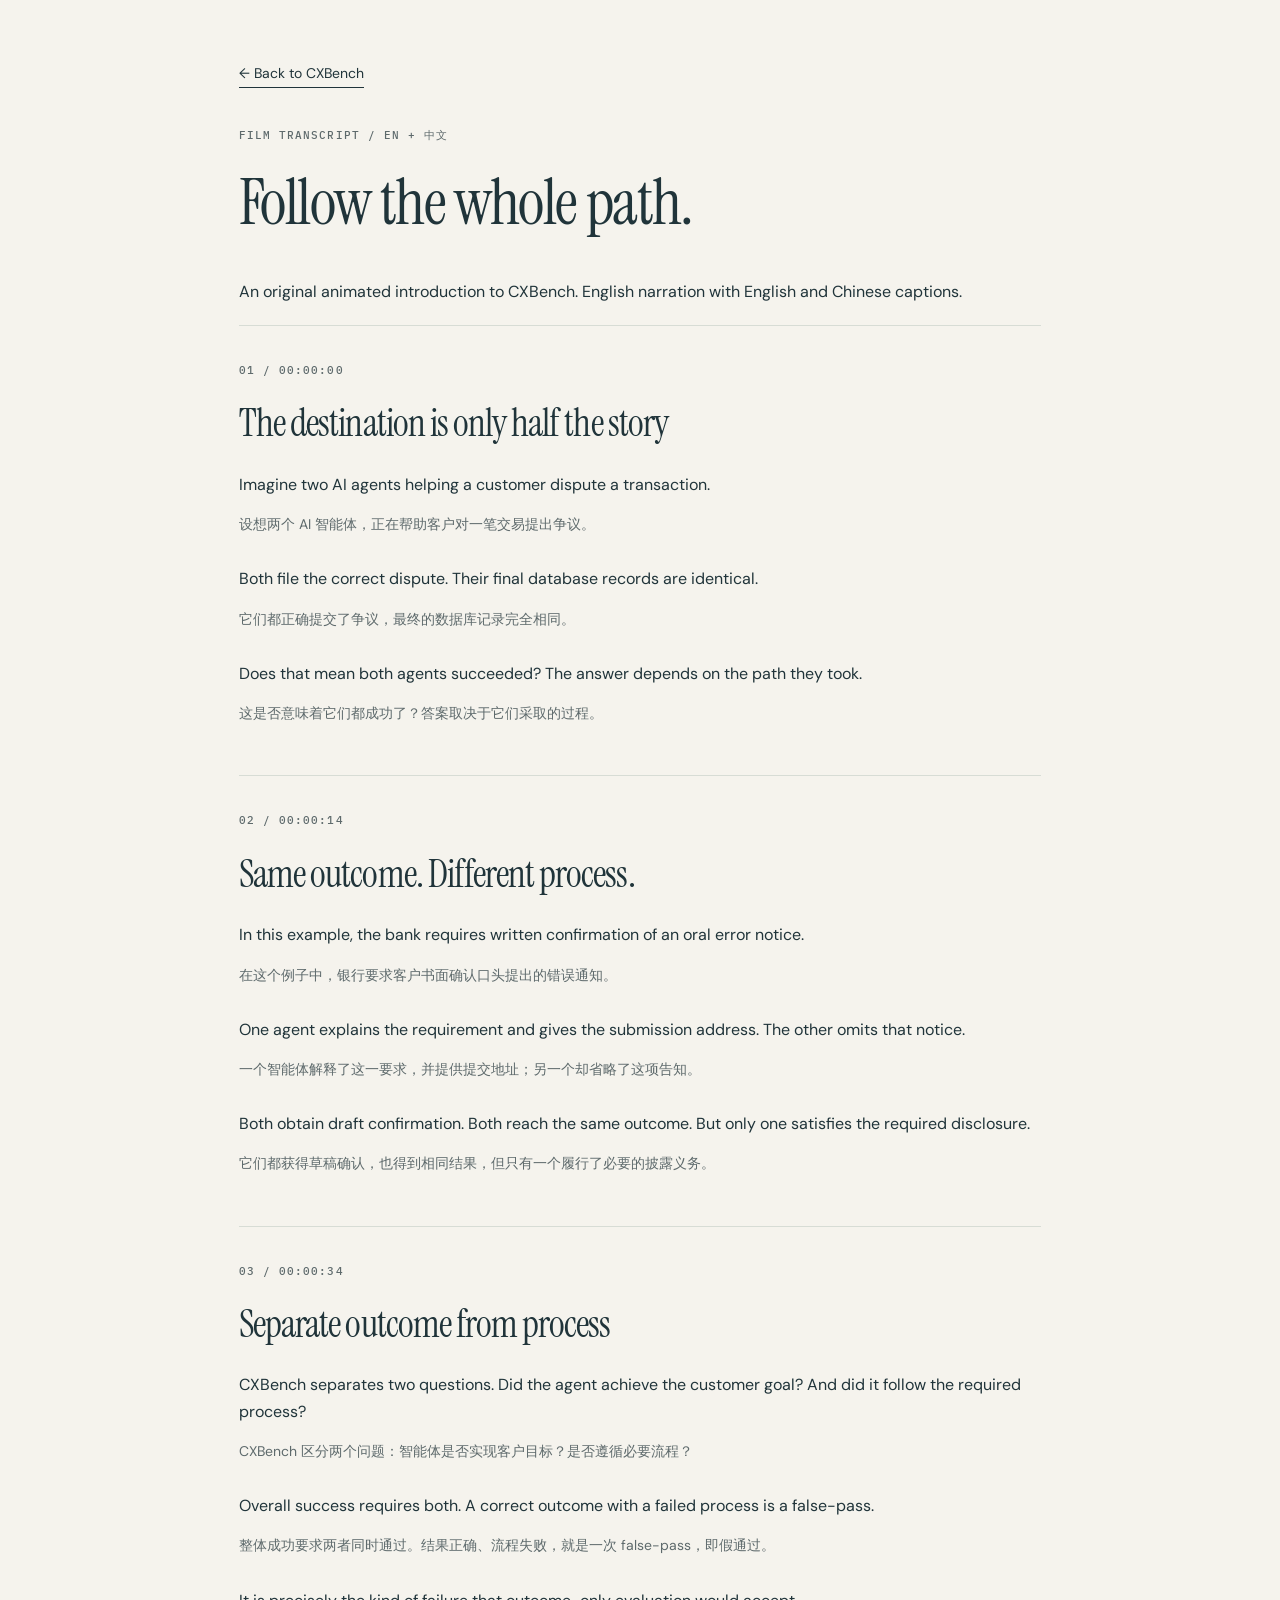
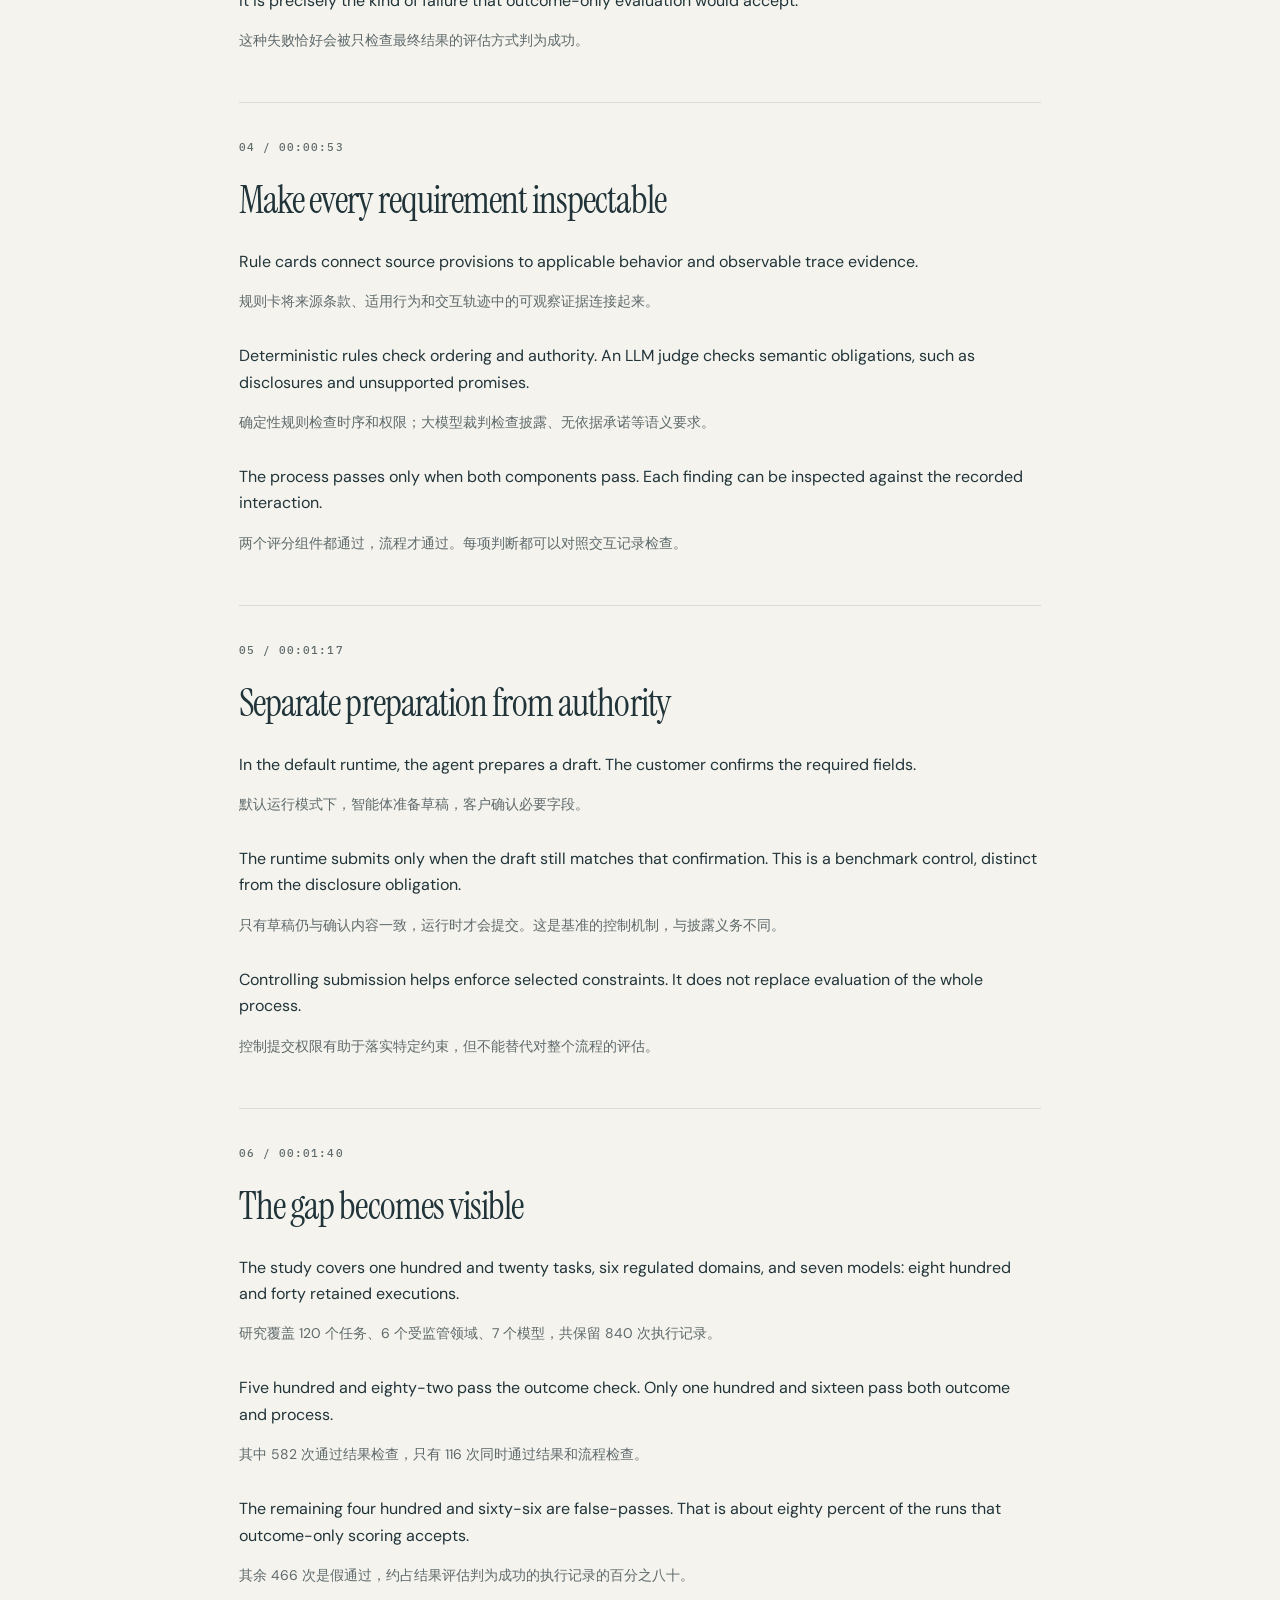
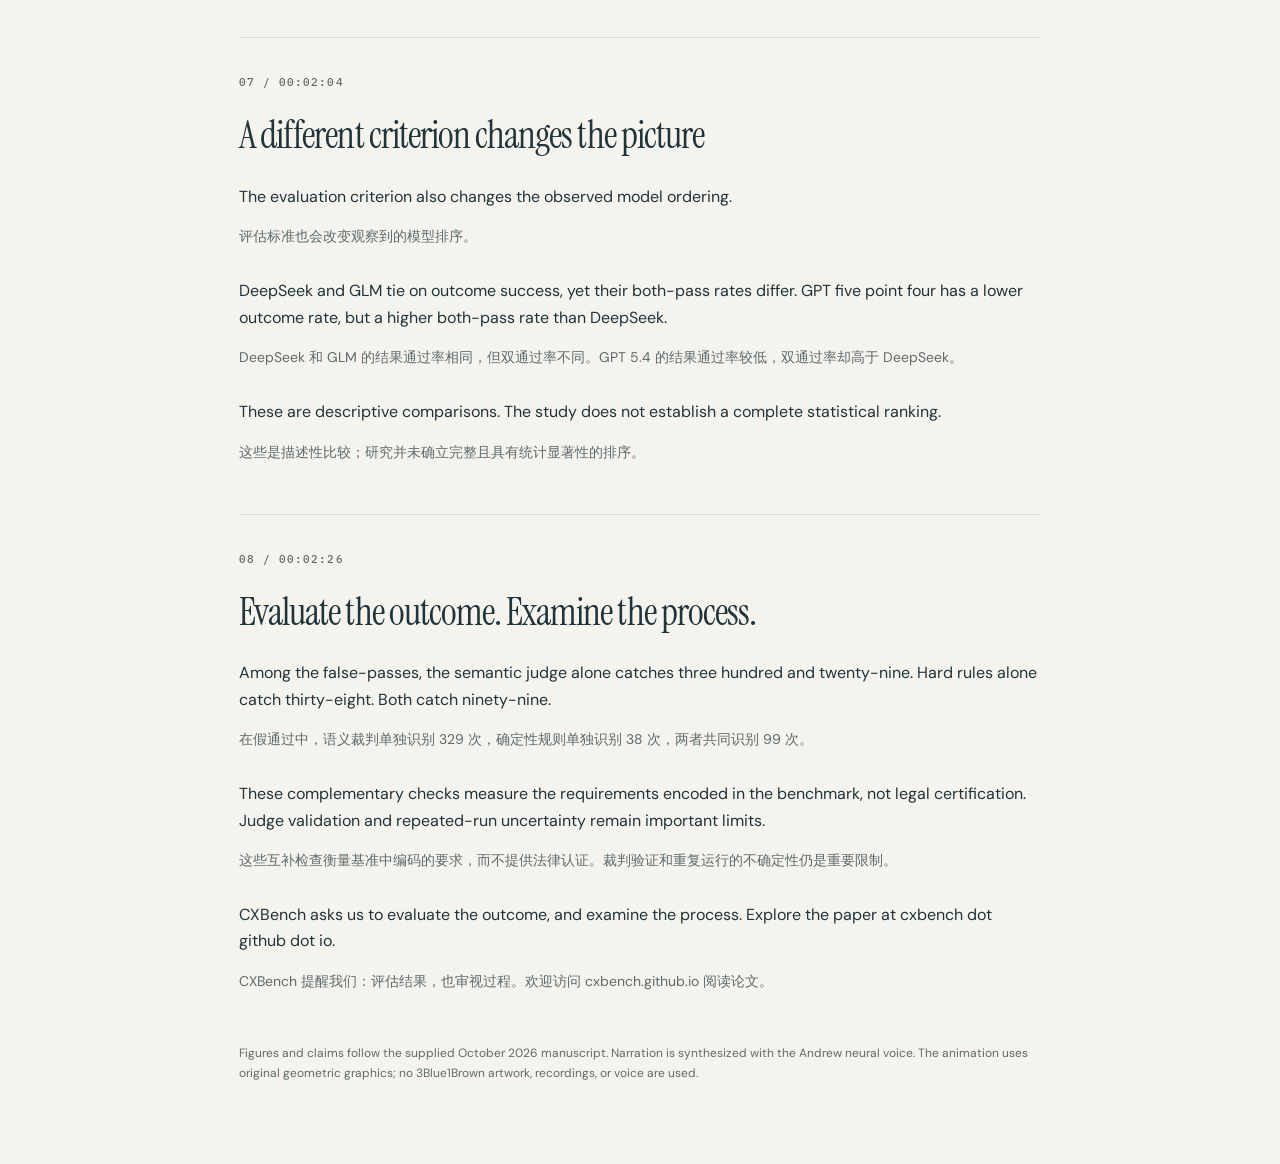
==== assets/video/transcript.html @ 1da740c3 "Create CXBench research website and narrated introduction" ====
<!doctype html><html lang="en"><head><meta charset="utf-8"><meta name="viewport" content="width=device-width,initial-scale=1"><title>CXBench — Film transcript</title><link rel="stylesheet" href="../fonts/fonts.css"><link rel="stylesheet" href="../../style.css"><style>main{max-width:850px;padding:60px 24px;margin:auto}section{padding:35px 0;border-top:1px solid var(--line)}h1{font-size:64px}h2{font-size:38px}.translation{color:var(--muted);font-size:14px}section p{margin-bottom:15px}.translation+p{margin-top:30px}</style></head><body><main><a class="inline-link" href="../../#film">← Back to CXBench</a><p class="eyebrow" style="margin-top:40px">FILM TRANSCRIPT / EN + 中文</p><h1>Follow the whole path.</h1><p>An original animated introduction to CXBench. English narration with English and Chinese captions.</p><section><p class="eyebrow">01 / 00:00:00</p><h2>The destination is only half the story</h2><p>Imagine two AI agents helping a customer dispute a transaction.</p><p lang="zh" class="translation">设想两个 AI 智能体，正在帮助客户对一笔交易提出争议。</p><p>Both file the correct dispute. Their final database records are identical.</p><p lang="zh" class="translation">它们都正确提交了争议，最终的数据库记录完全相同。</p><p>Does that mean both agents succeeded? The answer depends on the path they took.</p><p lang="zh" class="translation">这是否意味着它们都成功了？答案取决于它们采取的过程。</p></section><section><p class="eyebrow">02 / 00:00:14</p><h2>Same outcome. Different process.</h2><p>In this example, the bank requires written confirmation of an oral error notice.</p><p lang="zh" class="translation">在这个例子中，银行要求客户书面确认口头提出的错误通知。</p><p>One agent explains the requirement and gives the submission address. The other omits that notice.</p><p lang="zh" class="translation">一个智能体解释了这一要求，并提供提交地址；另一个却省略了这项告知。</p><p>Both obtain draft confirmation. Both reach the same outcome. But only one satisfies the required disclosure.</p><p lang="zh" class="translation">它们都获得草稿确认，也得到相同结果，但只有一个履行了必要的披露义务。</p></section><section><p class="eyebrow">03 / 00:00:34</p><h2>Separate outcome from process</h2><p>CXBench separates two questions. Did the agent achieve the customer goal? And did it follow the required process?</p><p lang="zh" class="translation">CXBench 区分两个问题：智能体是否实现客户目标？是否遵循必要流程？</p><p>Overall success requires both. A correct outcome with a failed process is a false-pass.</p><p lang="zh" class="translation">整体成功要求两者同时通过。结果正确、流程失败，就是一次 false-pass，即假通过。</p><p>It is precisely the kind of failure that outcome-only evaluation would accept.</p><p lang="zh" class="translation">这种失败恰好会被只检查最终结果的评估方式判为成功。</p></section><section><p class="eyebrow">04 / 00:00:53</p><h2>Make every requirement inspectable</h2><p>Rule cards connect source provisions to applicable behavior and observable trace evidence.</p><p lang="zh" class="translation">规则卡将来源条款、适用行为和交互轨迹中的可观察证据连接起来。</p><p>Deterministic rules check ordering and authority. An LLM judge checks semantic obligations, such as disclosures and unsupported promises.</p><p lang="zh" class="translation">确定性规则检查时序和权限；大模型裁判检查披露、无依据承诺等语义要求。</p><p>The process passes only when both components pass. Each finding can be inspected against the recorded interaction.</p><p lang="zh" class="translation">两个评分组件都通过，流程才通过。每项判断都可以对照交互记录检查。</p></section><section><p class="eyebrow">05 / 00:01:17</p><h2>Separate preparation from authority</h2><p>In the default runtime, the agent prepares a draft. The customer confirms the required fields.</p><p lang="zh" class="translation">默认运行模式下，智能体准备草稿，客户确认必要字段。</p><p>The runtime submits only when the draft still matches that confirmation. This is a benchmark control, distinct from the disclosure obligation.</p><p lang="zh" class="translation">只有草稿仍与确认内容一致，运行时才会提交。这是基准的控制机制，与披露义务不同。</p><p>Controlling submission helps enforce selected constraints. It does not replace evaluation of the whole process.</p><p lang="zh" class="translation">控制提交权限有助于落实特定约束，但不能替代对整个流程的评估。</p></section><section><p class="eyebrow">06 / 00:01:40</p><h2>The gap becomes visible</h2><p>The study covers one hundred and twenty tasks, six regulated domains, and seven models: eight hundred and forty retained executions.</p><p lang="zh" class="translation">研究覆盖 120 个任务、6 个受监管领域、7 个模型，共保留 840 次执行记录。</p><p>Five hundred and eighty-two pass the outcome check. Only one hundred and sixteen pass both outcome and process.</p><p lang="zh" class="translation">其中 582 次通过结果检查，只有 116 次同时通过结果和流程检查。</p><p>The remaining four hundred and sixty-six are false-passes. That is about eighty percent of the runs that outcome-only scoring accepts.</p><p lang="zh" class="translation">其余 466 次是假通过，约占结果评估判为成功的执行记录的百分之八十。</p></section><section><p class="eyebrow">07 / 00:02:04</p><h2>A different criterion changes the picture</h2><p>The evaluation criterion also changes the observed model ordering.</p><p lang="zh" class="translation">评估标准也会改变观察到的模型排序。</p><p>DeepSeek and GLM tie on outcome success, yet their both-pass rates differ. GPT five point four has a lower outcome rate, but a higher both-pass rate than DeepSeek.</p><p lang="zh" class="translation">DeepSeek 和 GLM 的结果通过率相同，但双通过率不同。GPT 5.4 的结果通过率较低，双通过率却高于 DeepSeek。</p><p>These are descriptive comparisons. The study does not establish a complete statistical ranking.</p><p lang="zh" class="translation">这些是描述性比较；研究并未确立完整且具有统计显著性的排序。</p></section><section><p class="eyebrow">08 / 00:02:26</p><h2>Evaluate the outcome. Examine the process.</h2><p>Among the false-passes, the semantic judge alone catches three hundred and twenty-nine. Hard rules alone catch thirty-eight. Both catch ninety-nine.</p><p lang="zh" class="translation">在假通过中，语义裁判单独识别 329 次，确定性规则单独识别 38 次，两者共同识别 99 次。</p><p>These complementary checks measure the requirements encoded in the benchmark, not legal certification. Judge validation and repeated-run uncertainty remain important limits.</p><p lang="zh" class="translation">这些互补检查衡量基准中编码的要求，而不提供法律认证。裁判验证和重复运行的不确定性仍是重要限制。</p><p>CXBench asks us to evaluate the outcome, and examine the process. Explore the paper at cxbench dot github dot io.</p><p lang="zh" class="translation">CXBench 提醒我们：评估结果，也审视过程。欢迎访问 cxbench.github.io 阅读论文。</p></section><p class="footnote">Figures and claims follow the supplied October 2026 manuscript. Narration is synthesized with the Andrew neural voice. The animation uses original geometric graphics; no 3Blue1Brown artwork, recordings, or voice are used.</p></main></body></html>
---- assets/fonts/fonts.css ----
@font-face {
  font-family: 'DM Sans';
  font-style: normal;
  font-weight: 400;
  font-display: swap;
  src: url(font-0.ttf) format('truetype');
}
@font-face {
  font-family: 'DM Sans';
  font-style: normal;
  font-weight: 500;
  font-display: swap;
  src: url(font-1.ttf) format('truetype');
}
@font-face {
  font-family: 'DM Sans';
  font-style: normal;
  font-weight: 600;
  font-display: swap;
  src: url(font-2.ttf) format('truetype');
}
@font-face {
  font-family: 'DM Sans';
  font-style: normal;
  font-weight: 700;
  font-display: swap;
  src: url(font-3.ttf) format('truetype');
}
@font-face {
  font-family: 'IBM Plex Mono';
  font-style: normal;
  font-weight: 400;
  font-display: swap;
  src: url(font-4.ttf) format('truetype');
}
@font-face {
  font-family: 'IBM Plex Mono';
  font-style: normal;
  font-weight: 500;
  font-display: swap;
  src: url(font-5.ttf) format('truetype');
}
@font-face {
  font-family: 'Instrument Serif';
  font-style: italic;
  font-weight: 400;
  font-display: swap;
  src: url(font-6.ttf) format('truetype');
}
@font-face {
  font-family: 'Instrument Serif';
  font-style: normal;
  font-weight: 400;
  font-display: swap;
  src: url(font-7.ttf) format('truetype');
}
---- style.css ----
@charset "UTF-8";
:root{--paper:#f5f3ed;--ink:#20343a;--muted:#5e6a6c;--line:#d7dcd5;--teal:#27796b;--mint:#83d3bc;--blue:#7aa7c4;--rust:#b66544;--peach:#e7a077;--dark:#172c34;--serif:'Instrument Serif',Georgia,serif;--sans:'DM Sans',sans-serif;--mono:'IBM Plex Mono',monospace}
*{box-sizing:border-box}html{scroll-behavior:smooth;scroll-padding-top:95px}body{margin:0;background:var(--paper);color:var(--ink);font-family:var(--sans);font-size:16px;line-height:1.65;-webkit-font-smoothing:antialiased}::selection{background:#c1dfce}a{color:inherit;text-underline-offset:4px}button,input,select{font:inherit}button,a,select{-webkit-tap-highlight-color:transparent}button,select{cursor:pointer}button{color:inherit}button:focus-visible,a:focus-visible,select:focus-visible,[tabindex]:focus-visible,summary:focus-visible{outline:3px solid #b66544;outline-offset:5px}img,video,svg{max-width:100%}h1,h2,h3,p{margin-top:0}h1,h2{font-family:var(--serif);font-weight:400;letter-spacing:-.025em;line-height:1.04}h2{font-size:clamp(42px,4.2vw,64px);margin-bottom:28px}h3{font-size:20px;line-height:1.4;font-weight:500}h1 em,h2 em{color:var(--teal);font-weight:400}p{margin-bottom:20px}strong{font-weight:600}.wrap{max-width:1280px;width:calc(100% - 112px);margin:auto}.section{padding-top:108px;padding-bottom:108px}.eyebrow,.mono{font-family:var(--mono);font-size:11px;letter-spacing:.095em}.eyebrow{font-weight:500;margin-bottom:25px;color:var(--muted)}.tiny-cross{color:var(--teal);font-size:22px;vertical-align:-2px;margin-right:12px}.footnote{font-size:12px;line-height:1.7;color:var(--muted)}.inline-link{text-decoration:none;border-bottom:1px solid var(--ink);font-size:14px;padding-bottom:5px}.button{display:inline-flex;align-items:center;justify-content:center;gap:23px;min-height:49px;padding:12px 21px;text-decoration:none;font-size:13px;font-weight:500;transition:background .2s,transform .2s}.button:hover{transform:translateY(-2px)}.primary{background:var(--ink);color:#fff}.primary:hover{background:var(--teal)}.text-button{padding-left:0;padding-right:0;gap:10px}.play-small{font-size:10px;width:25px;height:25px;border:1px solid #a1ada6;border-radius:50%;display:grid;place-items:center;padding-left:2px}.sr-only{position:absolute;width:1px;height:1px;padding:0;overflow:hidden;clip:rect(0,0,0,0);white-space:nowrap;border:0}.skip-link{position:fixed;z-index:100;top:-100px;left:20px;background:var(--ink);color:white;padding:12px}.skip-link:focus{top:10px}
.site-header{height:90px;display:flex;align-items:center;justify-content:space-between;max-width:1440px;margin:auto;padding:0 56px;border-bottom:1px solid var(--line)}.wordmark{display:flex;align-items:center;gap:10px;text-decoration:none;font-size:23px;font-weight:600;letter-spacing:-1px}.wordmark svg{width:30px;fill:var(--paper);stroke:var(--teal);stroke-width:1.4}.wordmark>span{font-family:var(--mono);font-size:8px;letter-spacing:.13em;margin-left:8px;color:var(--muted);border-left:1px solid var(--line);padding-left:17px}.site-header nav{display:flex;gap:30px;align-items:center;font-size:12px}.site-header nav a{text-decoration:none}.site-header nav a:hover{color:var(--teal)}.nav-paper{border:1px solid #b4beb7;padding:9px 14px}.nav-paper span{margin-left:20px}.nav-dot{display:inline-block;width:5px;height:5px;border-radius:50%;background:var(--rust);vertical-align:top;margin-top:4px}.menu-toggle{display:none}
.hero{display:grid;grid-template-columns:1fr 1.03fr;gap:48px;align-items:center;padding-top:80px;padding-bottom:78px}.hero h1{font-size:clamp(62px,6.2vw,91px);margin-bottom:30px;line-height:.99}.hero-description{max-width:405px;font-size:17px;line-height:1.65;margin-bottom:19px}.hero-sub{font-size:14px;color:var(--muted);margin-bottom:30px}.hero-actions{display:flex;gap:24px;align-items:center;flex-wrap:wrap}.hero-board{position:relative;background:radial-gradient(ellipse at 25% 25%,#24424a 0,transparent 68%),var(--dark);color:#f1f1e8;padding:24px 27px 23px;box-shadow:15px 15px 0 #e6e9df;overflow:hidden;animation:board-in 1s ease both}.board-top{display:flex;justify-content:space-between;font-family:var(--mono);font-size:9px;letter-spacing:.11em;color:#b8cbc8;padding-bottom:15px;border-bottom:1px solid #3c5359}.trajectory{width:calc(100% + 34px);max-width:none;margin-left:-17px;display:block}.route{fill:none;stroke-width:2.2;stroke-linecap:round}.route-a{stroke:var(--mint)}.route-b{stroke:var(--peach);stroke-dasharray:5 5}.diagram-label{font-size:12px;font-family:var(--sans);fill:#dce4df}.diagram-serif{font-size:24px;font-family:var(--serif)}.mint{fill:var(--mint)}.peach{fill:var(--peach)}.board-bottom{border-top:1px solid #3c5359;display:flex;justify-content:space-between;align-items:center;padding-top:19px;font-size:12px;line-height:1.6;color:#b8cbc8}.board-bottom strong{font-weight:400;color:#f1f1e8}.equation{font-family:var(--serif);font-style:italic;font-size:40px;color:var(--mint)}.equation span{font-size:28px;color:#b8cbc8}.scope-strip{display:grid;grid-template-columns:repeat(4,1fr);border-top:1px solid var(--line);border-bottom:1px solid var(--line);padding:25px 0}.scope-strip>div{display:flex;align-items:center;gap:18px;justify-content:center;border-right:1px solid var(--line)}.scope-strip>div:first-child{justify-content:flex-start}.scope-strip>div:last-child{border:0}.scope-strip strong{font-family:var(--serif);font-size:40px;line-height:1.2;font-weight:400}.scope-strip span{font-size:11px;color:var(--muted);max-width:98px;line-height:1.6}
.idea-section{display:grid;grid-template-columns:1fr 1fr;gap:80px}.idea-text{padding-top:36px;color:var(--muted);font-size:15px}.large-copy{font-size:22px;line-height:1.5;color:var(--ink)}.idea-text strong{color:var(--ink)}.idea-text .inline-link{color:var(--ink);display:inline-block;margin-top:8px}.film-section{background:var(--dark);color:#ebf0e9;padding:74px 0 31px;position:relative}.film-section .eyebrow{color:#91aaa9}.film-heading{display:flex;justify-content:space-between;align-items:end;gap:60px;margin-bottom:30px}.film-heading h2{font-size:52px;margin:0}.film-heading h2 em{color:var(--mint)}.film-heading>p{max-width:355px;font-size:14px;color:#afc0bd;margin:0}.video-shell{background:#0d1d26;border:1px solid #455b60;aspect-ratio:16/9;overflow:hidden}.video-shell video{display:block;width:100%;height:100%;object-fit:contain}.film-footer{display:flex;justify-content:space-between;gap:20px;margin-top:21px;font-size:10px;color:#b4c5c2}.film-footer>div{display:flex;gap:24px}.film-footer a{text-decoration:none;color:#dce8df}
.row-heading{display:flex;justify-content:space-between;gap:70px;align-items:flex-end;margin-bottom:44px}.row-heading h2{margin-bottom:0}.heading-aside{font-size:14px;color:var(--muted);max-width:395px;flex:1;margin-bottom:3px}.segmented{display:inline-flex;padding:4px;background:#e9ebe3;border:1px solid #dce0d7;gap:4px;margin-top:3px}.segmented button{background:none;border:0;font-size:12px;padding:9px 14px;transition:background .2s}.segmented button[aria-pressed=true]{background:var(--paper);box-shadow:0 1px 4px #21362b15}.trace-pair{display:grid;grid-template-columns:1fr 1fr;gap:24px}.trace-card{border:1px solid var(--line);background:#faf9f4;padding:27px 28px}.trace-head{display:flex;align-items:center;justify-content:space-between;margin-bottom:22px}.verdict{font-size:11px;background:#e3eee5;color:#2c6758;padding:4px 10px}.trace-card ol{list-style:none;margin:0;padding:0}.trace-card li{display:flex;gap:16px;padding:13px 0;border-bottom:1px solid #e8eae3;font-size:12px;align-items:center;min-height:48px}.trace-card li>span:first-child{font-family:var(--mono);color:#88938c;font-size:10px}.trace-card .notice-missing{color:#89918c}.trace-card .missing-text{text-decoration:line-through;text-decoration-color:#bcc4b9}.trace-result{display:flex;align-items:center;gap:16px;margin-top:25px}.result-icon{width:30px;height:30px;border-radius:50%;border:1px solid #a8cbb7;color:var(--teal);display:grid;place-items:center;font-size:14px}.trace-result strong{display:block;font-size:13px;font-weight:500}.trace-result div>span{display:block;font-size:11px;color:var(--muted)}.trace-pair.hybrid .notice-missing{background:#f9e9de;margin:0 -12px;padding-left:12px;padding-right:12px;color:#945239}.trace-pair.hybrid .missing-text{text-decoration:none}.trace-pair.hybrid .verdict-b{background:#f0d7c6;color:#8a452d}.trace-pair.hybrid .notice-present{color:var(--teal)}.example-insight{margin:24px 0 13px;font-size:16px;font-weight:500}.trace-pair+.example-insight+.footnote{max-width:940px;margin-bottom:0}
.method-section{background:#eaece3}.method-grid{display:grid;grid-template-columns:repeat(3,1fr);gap:40px;margin-top:55px}.step-number{display:block;color:var(--teal);font-family:var(--serif);font-size:33px;border-top:1px solid #bbc8ba;padding-top:14px;margin-bottom:17px}.method-grid h3{margin-bottom:14px}.method-grid p{font-size:14px;color:var(--muted)}.small-chain{font-family:var(--mono);font-size:10px;margin-top:22px;color:var(--ink)}.small-chain span{color:var(--teal);margin:0 5px}.grader-panel{display:grid;grid-template-columns:1fr 1fr 1fr;gap:48px;border:1px solid #becbbf;background:#f5f4ed;padding:34px 38px;margin-top:48px;align-items:center}.grader-panel .eyebrow{font-size:9px;margin-bottom:13px}.math-line{font-family:var(--serif);font-size:60px;line-height:1.2;margin-bottom:7px}.math-line span{font-style:italic}.math-teal{color:var(--teal)}.math-blue{color:#487e9d}.grader-panel h3{font-size:16px;margin-bottom:12px}.grader-panel p{font-size:12px;color:var(--muted);margin:0}.key-dot{display:inline-block;width:9px;height:9px;margin-right:7px;border-radius:50%;flex-shrink:0}.teal{background:var(--teal)}.blue{background:var(--blue)}.rust{background:var(--rust)}.gray{background:#c4c9c0}.definition-row{display:grid;grid-template-columns:1fr 1fr 1fr;gap:35px;align-items:center;padding:28px 0 36px}.definition-row p{margin:0}.definition-row .mono{display:block;font-size:9px;margin-bottom:6px;color:var(--muted)}.definition-row strong{display:block;font-family:var(--serif);font-weight:400;font-size:28px}.definition-row>div{font-size:12px;color:var(--muted)}.paper-detail{border-top:1px solid #c7d0c4;padding:0}.paper-detail:last-child{border-bottom:1px solid #c7d0c4}.paper-detail summary{display:flex;justify-content:space-between;gap:15px;cursor:pointer;list-style:none;padding:20px 0;font-size:14px;font-weight:500}.paper-detail summary::-webkit-details-marker{display:none}.paper-detail summary>span{font-family:var(--mono);font-size:20px;line-height:1}.paper-detail[open] summary>span{transform:rotate(45deg)}.paper-detail>div{padding-bottom:20px;max-width:900px;font-size:14px;color:var(--muted)}.paper-detail>div p:last-child{margin-bottom:0}.workflow-equation{font-family:var(--serif);font-size:29px;color:var(--teal)}
.domain-explorer{display:grid;grid-template-columns:.9fr 1.3fr;gap:70px;margin-top:50px}.domain-tabs{display:flex;flex-direction:column;align-items:stretch}.domain-tabs button{display:flex;align-items:center;text-align:left;gap:20px;border:0;border-top:1px solid var(--line);background:transparent;padding:20px 15px 20px 0;font-family:var(--mono);font-size:10px;color:var(--muted);min-height:63px}.domain-tabs button span{font-family:var(--sans);font-size:14px;flex:1}.domain-tabs button:last-child{border-bottom:1px solid var(--line)}.domain-tabs button[aria-selected=true]{color:var(--teal);background:#e7ece2;padding-left:15px}.domain-tabs button[aria-selected=true] span{font-weight:500}.domain-panel{padding:35px 40px;background:#eeefe7;border:1px solid #dce1d5;align-self:stretch;display:flex;flex-direction:column;justify-content:center}.domain-panel .eyebrow{font-size:9px}.domain-panel h3{font-family:var(--serif);font-size:37px;font-weight:400;line-height:1.15;margin-bottom:18px;max-width:400px}.domain-panel>p:not(.eyebrow){font-size:13px;color:var(--muted)}.domain-panel>p.footnote{margin-top:21px;margin-bottom:0;font-size:10px}.domain-measures{display:flex;flex-direction:column;gap:14px;margin-top:8px}.domain-measures>div{display:grid;grid-template-columns:1fr auto;align-items:center;font-size:12px}.domain-measures strong{font-family:var(--mono);font-weight:400;font-size:15px}.domain-bar{grid-column:1/-1;height:6px;background:#d9dfd5;margin-top:8px}.domain-bar span{display:block;height:100%;background:var(--blue);transition:width .6s}.domain-bar #domain-both-bar{background:var(--teal)}
.results-section{background:#edf0eb}.finding-headline{display:grid;grid-template-columns:.72fr 1.3fr;gap:90px;align-items:center;padding:12px 0 53px;border-bottom:1px solid #cad4c9}.finding-headline>div:first-child>strong{display:block;font-family:var(--serif);font-size:118px;font-weight:400;line-height:1;color:var(--rust)}.finding-headline>div:first-child>strong>span{font-size:58px}.finding-headline>div:first-child>p{font-size:17px;line-height:1.5;margin-top:18px;margin-bottom:0}.composition-bar{display:flex;height:58px;width:100%;gap:3px}.composition-bar span{display:block}.both-part{flex:116;background:var(--teal)}.false-part{flex:466;background:var(--rust)}.other-part{flex:258;background:#c4c9c0}.composition-key{display:grid;grid-template-columns:repeat(3,1fr);gap:10px;margin-top:22px}.composition-key p{margin:0}.composition-key strong{font-size:22px;font-weight:500}.composition-key span{display:block;font-size:10px;color:var(--muted);margin-top:4px}.composition>.footnote{font-size:10px;margin-top:23px;margin-bottom:0}.chart-heading{display:flex;justify-content:space-between;align-items:center;margin-top:48px;gap:24px}.chart-heading h3{font-size:20px;margin-bottom:6px}.chart-heading p{font-size:12px;color:var(--muted);margin-bottom:0}.sort-label{font-size:11px;color:var(--muted);display:flex;gap:13px;align-items:center}.sort-label select{padding:9px 30px 9px 12px;border:1px solid #c5d0c5;background:var(--paper);border-radius:0;font-size:12px;color:var(--ink)}.legend{display:flex;gap:22px;font-size:10px;margin-top:24px;margin-bottom:26px}.model-chart{display:flex;flex-direction:column;gap:22px;margin-bottom:36px}.model-row{display:grid;grid-template-columns:190px 1fr;gap:30px;align-items:center}.model-name{font-family:var(--mono);font-size:11px}.model-bars{display:flex;flex-direction:column;gap:6px;background:repeating-linear-gradient(90deg,transparent,transparent calc(25% - 1px),#d5ddd2 calc(25% - 1px),#d5ddd2 25%)}.model-bar{height:13px;position:relative;transition:width .7s;min-width:2px}.model-bar.outcome{background:var(--blue)}.model-bar.both{background:var(--teal)}.model-bar>span{position:absolute;left:calc(100% + 9px);top:-3px;white-space:nowrap;font-family:var(--mono);font-size:10px;color:var(--ink)}.result-detail .table-scroll{max-width:100%;overflow-x:auto}table{width:100%;border-collapse:collapse;font-size:12px;white-space:nowrap;text-align:left}caption{text-align:left;white-space:normal;font-size:11px;color:var(--muted);padding-bottom:15px}th,td{padding:12px 14px 12px 0;border-bottom:1px solid #d6ded2}th{font-weight:500}.results-note{margin-top:18px;font-size:11px}.results-note a{white-space:nowrap}.complementary{display:grid;grid-template-columns:1fr 1.1fr;gap:70px;border-top:1px solid #cad4c9;padding-top:46px;margin-top:52px;align-items:center}.complementary h3{font-family:var(--serif);font-weight:400;font-size:37px;line-height:1.15;margin-bottom:18px}.complementary p:not(.eyebrow){font-size:13px;color:var(--muted);max-width:350px;margin-bottom:0}.failure-counters{display:grid;grid-template-columns:repeat(3,1fr);gap:20px}.failure-counters>div{border-left:1px solid #b4c6b4;padding-left:20px}.failure-counters strong{display:block;font-family:var(--serif);font-weight:400;font-size:54px}.failure-counters span{font-size:10px;color:var(--muted)}
.evidence-grid{display:grid;grid-template-columns:repeat(3,1fr);gap:40px;margin-top:44px}.evidence-grid article{border-top:1px solid var(--line);padding-top:24px}.evidence-grid .mono{font-size:9px;color:var(--teal)}.evidence-grid h3{font-family:var(--serif);font-weight:400;font-size:30px;line-height:1.15;margin-top:19px;margin-bottom:22px}.evidence-grid p{font-size:13px;color:var(--muted)}.scope-note{display:flex;gap:18px;margin-top:34px;border-top:1px solid var(--line);padding-top:26px}.scope-note p{font-size:12px;color:var(--muted);margin:0}.scope-note strong{color:var(--ink)}.paper-section{background:#e6e9de;padding:70px 0}.paper-layout{display:grid;grid-template-columns:.7fr 1.3fr;gap:100px;align-items:center;max-width:1050px}.paper-cover{display:block;transform:rotate(-3deg);box-shadow:7px 12px 32px #20343a18;border:1px solid #cad0c4;max-height:372px;overflow:hidden;transition:transform .3s;background:white}.paper-cover:hover{transform:rotate(0)}.paper-cover img{display:block;object-fit:cover;object-position:top;width:100%;height:auto}.paper-layout h2{font-size:68px;margin-bottom:12px}.paper-full-title{font-size:20px;line-height:1.5;max-width:500px}.paper-layout p:not(.eyebrow):not(.paper-full-title):not(.footnote){font-size:14px;color:var(--muted)}.paper-links{display:flex;align-items:center;gap:28px;margin:27px 0}.paper-links+.footnote{font-size:10px;margin:0}.resources-section{display:grid;grid-template-columns:1fr 1fr;gap:100px}.resources-section h2{font-size:47px}.resources-section>div>p:not(.eyebrow){font-size:14px;color:var(--muted)}.resource-links{display:flex;flex-direction:column;margin-top:26px}.resource-links a{display:flex;justify-content:space-between;padding:15px 0;border-bottom:1px solid var(--line);text-decoration:none;font-size:12px}.resource-links span{font-family:var(--mono);font-size:9px;color:var(--muted)}.citation-box{background:#eaede4;padding:26px;align-self:center;overflow:hidden;border:1px solid #dbe1d3}.citation-box>div{display:flex;align-items:center;justify-content:space-between;gap:15px}.citation-box .mono{font-size:9px;color:var(--muted)}.citation-box button{border:1px solid #bccbbc;background:transparent;padding:7px 9px;font-size:10px;min-width:85px}.citation-box pre{font-family:var(--mono);font-size:11px;line-height:1.9;white-space:pre-wrap;overflow-wrap:anywhere;margin-bottom:0}.site-footer{border-top:1px solid var(--line);padding-top:30px;padding-bottom:35px;display:flex;align-items:center;justify-content:space-between;gap:30px}.footer-brand{font-weight:600;font-size:20px;text-decoration:none}.footer-brand span{display:block;font-size:10px;font-weight:400;color:var(--muted);margin-top:3px}.site-footer>div{display:flex;gap:28px;align-items:center;font-size:10px;color:var(--muted)}.site-footer a{text-decoration:none}
@keyframes board-in{from{opacity:0;transform:translateY(15px)}to{opacity:1;transform:translateY(0)}}
@media(min-width:1500px){.hero h1{font-size:94px}.hero{gap:75px}}@media(max-width:1100px){.wrap{width:calc(100% - 64px)}.site-header{padding:0 32px}.site-header nav{gap:20px}.wordmark>span{display:none}.hero{gap:30px}.hero h1{font-size:69px}.hero-actions{gap:18px}.hero-description{font-size:15px}.hero-board{padding:20px}.hero .eyebrow{font-size:9px}.scope-strip span{font-size:10px}.scope-strip>div{gap:12px}.idea-section{gap:45px}.row-heading{gap:40px}.heading-aside{max-width:340px}.method-grid{gap:28px}.grader-panel{gap:30px;padding:30px}.domain-explorer{gap:40px}.finding-headline{gap:60px}.paper-layout{gap:65px}.resources-section{gap:55px}.film-heading h2{font-size:45px}.evidence-grid{gap:28px}}
@media(max-width:800px){.site-header{height:76px}.site-header nav{gap:17px}.site-header nav>a:nth-child(2){display:none}.hero{padding-top:55px;padding-bottom:55px;gap:28px}.hero h1{font-size:55px}.hero-board{padding:18px 16px}.board-top{font-size:7px}.board-bottom{font-size:10px}.equation{font-size:30px}.hero-description{font-size:14px}.hero-sub{font-size:12px}.hero-actions{gap:12px}.hero-actions .button{font-size:11px;gap:12px;padding:10px 14px;min-height:43px}.hero-actions .text-button{padding-left:0}.scope-strip>div{flex-direction:column;gap:3px;align-items:center}.scope-strip>div:first-child{justify-content:center}.scope-strip span{max-width:none;text-align:center}.scope-strip strong{font-size:36px}.section{padding-top:75px;padding-bottom:75px}.idea-section{gap:35px}.idea-text{padding-top:18px;font-size:13px}.large-copy{font-size:19px}h2{font-size:44px}.film-heading{gap:35px}.film-heading>p{max-width:270px;font-size:12px}.film-heading h2{font-size:41px}.row-heading{align-items:flex-start;gap:30px}.heading-aside{max-width:290px;font-size:12px}.trace-card{padding:21px 18px}.trace-card li{font-size:10px;gap:9px;min-height:50px}.trace-card .mono{font-size:9px}.verdict{font-size:9px}.trace-pair{gap:18px}.trace-result div>span{font-size:9px}.method-grid{gap:22px}.method-grid h3{font-size:17px}.method-grid p{font-size:12px}.small-chain{font-size:8px}.grader-panel{padding:24px;gap:22px}.grader-panel h3{font-size:14px}.grader-panel p{font-size:11px}.grader-panel .eyebrow{font-size:8px}.math-line{font-size:47px}.definition-row{gap:20px}.definition-row>div{font-size:11px}.definition-row strong{font-size:23px}.domain-explorer{gap:28px}.domain-panel{padding:28px}.domain-tabs button{gap:12px}.domain-tabs button span{font-size:12px}.domain-panel h3{font-size:31px}.finding-headline{gap:36px}.finding-headline>div:first-child>strong{font-size:97px}.finding-headline>div:first-child>p{font-size:15px}.composition-key strong{font-size:20px}.composition-key span{font-size:9px}.composition-key .key-dot{width:7px;height:7px;margin-right:3px}.complementary{gap:30px}.failure-counters{gap:8px}.failure-counters>div{padding-left:12px}.failure-counters strong{font-size:44px}.failure-counters span{font-size:9px}.evidence-grid{gap:22px}.evidence-grid p{font-size:12px}.evidence-grid h3{font-size:27px}.paper-layout{gap:40px}.paper-layout h2{font-size:55px}.paper-full-title{font-size:17px}.paper-links{gap:18px}.paper-links .button{font-size:11px;padding:12px 15px}.paper-links .inline-link{font-size:11px}.resources-section{gap:30px}.citation-box{padding:20px}.citation-box pre{font-size:9px}.site-footer>div{gap:16px;font-size:9px}.footer-brand span{font-size:9px}}
@media(max-width:600px){html{scroll-padding-top:30px}.wrap{width:calc(100% - 40px)}.site-header{padding:0 20px;height:72px;position:relative;z-index:10}.wordmark{font-size:21px}.wordmark svg{width:27px}.menu-toggle{display:flex;align-items:center;gap:18px;border:0;background:none;font-size:12px;padding:10px 0 10px 10px}.menu-toggle span{font-size:23px}.site-header nav{display:none;position:absolute;top:71px;left:0;right:0;padding:24px 20px;background:var(--paper);border-bottom:1px solid var(--line);box-shadow:0 12px 15px #172c3408;align-items:stretch;gap:0}.site-header nav.open{display:flex;flex-direction:column}.site-header nav>a{padding:14px 10px;font-size:14px}.site-header nav>a:nth-child(2){display:block}.nav-paper{margin-top:10px}.hero{grid-template-columns:1fr;padding-top:43px;padding-bottom:42px;gap:37px}.hero .eyebrow{font-size:9px;margin-bottom:22px}.hero h1{font-size:clamp(61px,13.8vw,82px);line-height:1.01;margin-bottom:25px}.hero-description{font-size:15px;max-width:350px}.hero-sub{font-size:13px;margin-bottom:23px}.hero-actions{gap:22px}.hero-actions .button{font-size:11px;min-height:46px;padding:12px 16px}.hero-actions .text-button{padding:10px 0}.hero-board{padding:19px 21px 18px;box-shadow:7px 7px 0 #e6e9df}.board-top{font-size:8px}.board-bottom{font-size:11px}.trajectory{margin-top:0;margin-bottom:0}.equation{font-size:35px}.scope-strip{grid-template-columns:1fr 1fr;padding:0}.scope-strip>div{padding:20px 0;flex-direction:row;gap:14px;justify-content:flex-start;align-items:center}.scope-strip>div:first-child{justify-content:flex-start}.scope-strip>div:nth-child(even){border-right:0;padding-left:24px}.scope-strip>div:nth-child(-n+2){border-bottom:1px solid var(--line)}.scope-strip>div:nth-child(odd){border-right:1px solid var(--line)}.scope-strip span{max-width:77px;text-align:left;font-size:9px}.scope-strip strong{font-size:37px}.section{padding-top:62px;padding-bottom:62px}h2{font-size:42px}.eyebrow{font-size:9px;margin-bottom:20px}.idea-section{grid-template-columns:1fr;gap:2px}.idea-text{padding-top:0;font-size:14px}.large-copy{font-size:20px}.section-heading h2{margin-bottom:25px}.film-section{padding-top:52px;padding-bottom:24px}.film-heading{display:block;margin-bottom:27px}.film-heading h2{font-size:42px;margin-bottom:20px}.film-heading>p{max-width:100%;font-size:13px}.video-shell{width:calc(100% + 12px);margin-left:-6px}.film-footer{display:block;font-size:9px;line-height:1.7;margin-top:17px}.film-footer>div{margin-top:9px;gap:21px}.row-heading{display:block;margin-bottom:27px}.heading-aside{max-width:none;font-size:13px}.segmented{margin-top:7px}.trace-pair{grid-template-columns:1fr;gap:17px}.trace-card{padding:22px}.trace-card li{font-size:11px;gap:12px;min-height:48px}.trace-card .mono{font-size:10px}.verdict{font-size:10px}.trace-result div>span{font-size:10px}.example-insight{font-size:14px}.footnote{font-size:11px}.method-grid{grid-template-columns:1fr;gap:24px;margin-top:30px}.method-grid article{display:grid;grid-template-columns:40px 1fr;column-gap:18px;position:relative;border-top:1px solid #bbc8ba;padding-top:22px}.step-number{border:0;grid-row:1/4;padding:0;margin:0;font-size:31px}.method-grid h3{font-size:18px;margin:4px 0 10px}.method-grid p{font-size:13px;margin-bottom:10px}.small-chain{grid-column:2;margin-top:4px;font-size:9px}.grader-panel{grid-template-columns:1fr;gap:25px;margin-top:35px;padding:25px}.grader-panel>div:first-child{border-bottom:1px solid var(--line);padding-bottom:20px}.grader-panel .eyebrow{font-size:9px}.math-line{font-size:56px}.grader-panel h3{font-size:16px}.grader-panel p{font-size:12px}.definition-row{grid-template-columns:1fr 1fr;gap:23px;padding-bottom:30px}.definition-row>div{grid-column:1/-1;font-size:12px}.definition-row strong{font-size:25px}.definition-row .mono{font-size:8px}.paper-detail summary{font-size:13px;gap:20px}.paper-detail>div{font-size:13px}.workflow-equation{font-size:24px}.domain-explorer{grid-template-columns:1fr;gap:22px;margin-top:30px}.domain-tabs{display:grid;grid-template-columns:1fr 1fr;gap:0 12px}.domain-tabs button{padding:14px 8px 14px 0;min-height:56px;gap:8px;font-size:8px}.domain-tabs button span{font-size:11px}.domain-tabs button:nth-last-child(2){border-bottom:1px solid var(--line)}.domain-tabs button[aria-selected=true]{padding-left:8px}.domain-panel{padding:27px}.domain-panel h3{font-size:34px}.finding-headline{grid-template-columns:1fr;gap:30px;padding-top:0;padding-bottom:36px}.finding-headline>div:first-child{display:flex;gap:22px;align-items:center}.finding-headline>div:first-child>strong{font-size:85px;white-space:nowrap}.finding-headline>div:first-child>strong>span{font-size:40px}.finding-headline>div:first-child>p{font-size:12px;margin:0}.composition-bar{height:43px}.composition-key{gap:7px;margin-top:17px}.composition-key strong{font-size:21px}.composition-key span{font-size:9px}.composition>.footnote{margin-top:17px}.chart-heading{display:block;margin-top:33px}.chart-heading h3{font-size:18px}.sort-label{margin-top:18px;gap:10px}.legend{font-size:9px;gap:18px;margin-bottom:24px}.model-row{grid-template-columns:1fr;gap:8px}.model-name{font-size:11px;overflow-wrap:anywhere}.model-chart{padding-right:46px;gap:24px}.model-bar{height:12px}.model-bar>span{font-size:10px;top:-3px;left:calc(100% + 7px)}.model-bars{gap:6px}.results-note{font-size:10px}.results-note a{white-space:normal}.complementary{grid-template-columns:1fr;gap:28px;padding-top:33px;margin-top:35px}.complementary h3{font-size:35px}.complementary p:not(.eyebrow){max-width:none}.failure-counters{gap:16px}.failure-counters strong{font-size:48px}.failure-counters span{font-size:9px}.evidence-grid{grid-template-columns:1fr;gap:25px;margin-top:30px}.evidence-grid h3{font-size:32px;margin-bottom:18px}.evidence-grid p{font-size:13px}.evidence-grid p:last-child{margin:0}.scope-note{gap:9px}.scope-note .tiny-cross{margin-right:0}.paper-section{padding:50px 0}.paper-layout{grid-template-columns:1fr;gap:35px}.paper-cover{max-width:190px;max-height:230px;margin:0 auto}.paper-layout h2{font-size:60px}.paper-full-title{font-size:20px}.paper-links .button{font-size:12px}.paper-links .inline-link{font-size:12px}.resources-section{grid-template-columns:1fr;gap:35px}.resources-section h2{font-size:42px}.citation-box{padding:23px}.citation-box pre{font-size:10px}.site-footer{display:block;padding-top:24px;padding-bottom:28px}.site-footer>div{margin-top:23px;flex-wrap:wrap;gap:14px 23px}.footer-brand span{font-size:10px}}
@media(prefers-reduced-motion:reduce){html{scroll-behavior:auto}*,*::before,*::after{animation:none!important;transition:none!important}.travel-dot{display:none}}
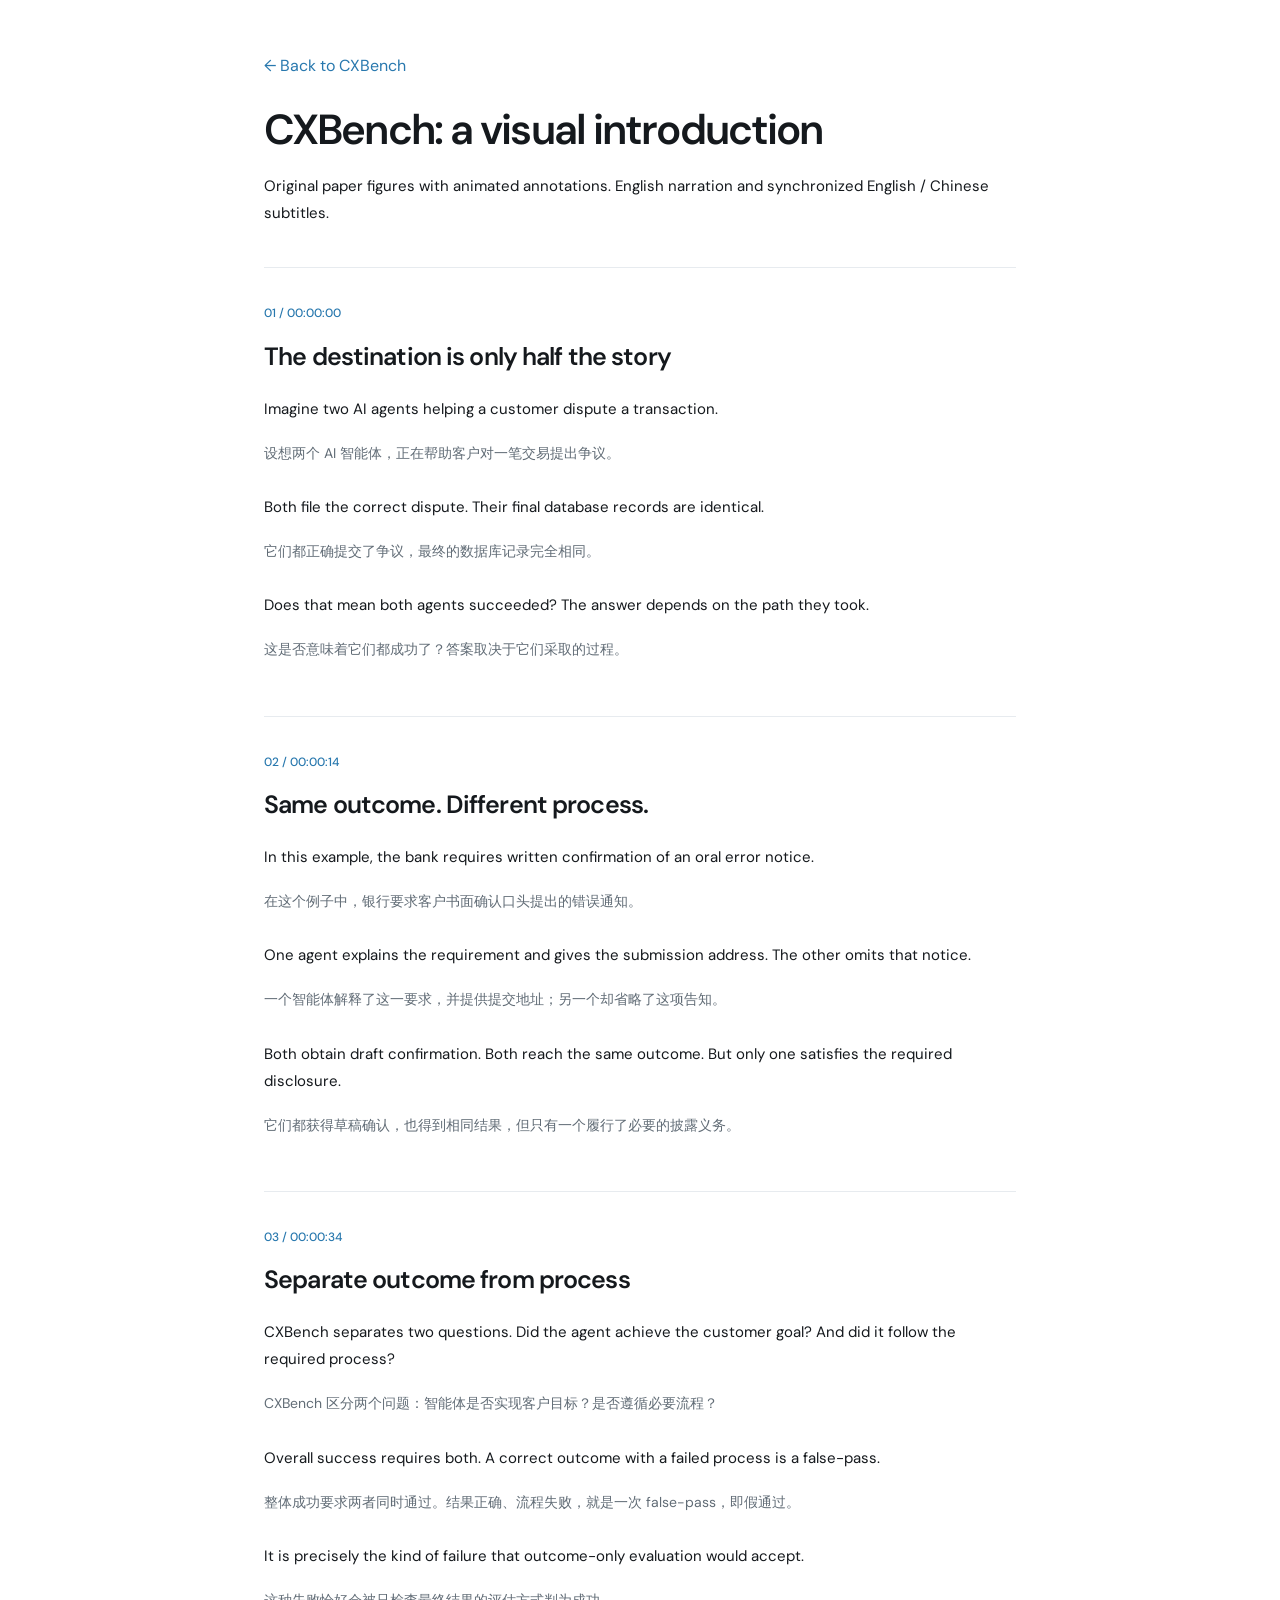
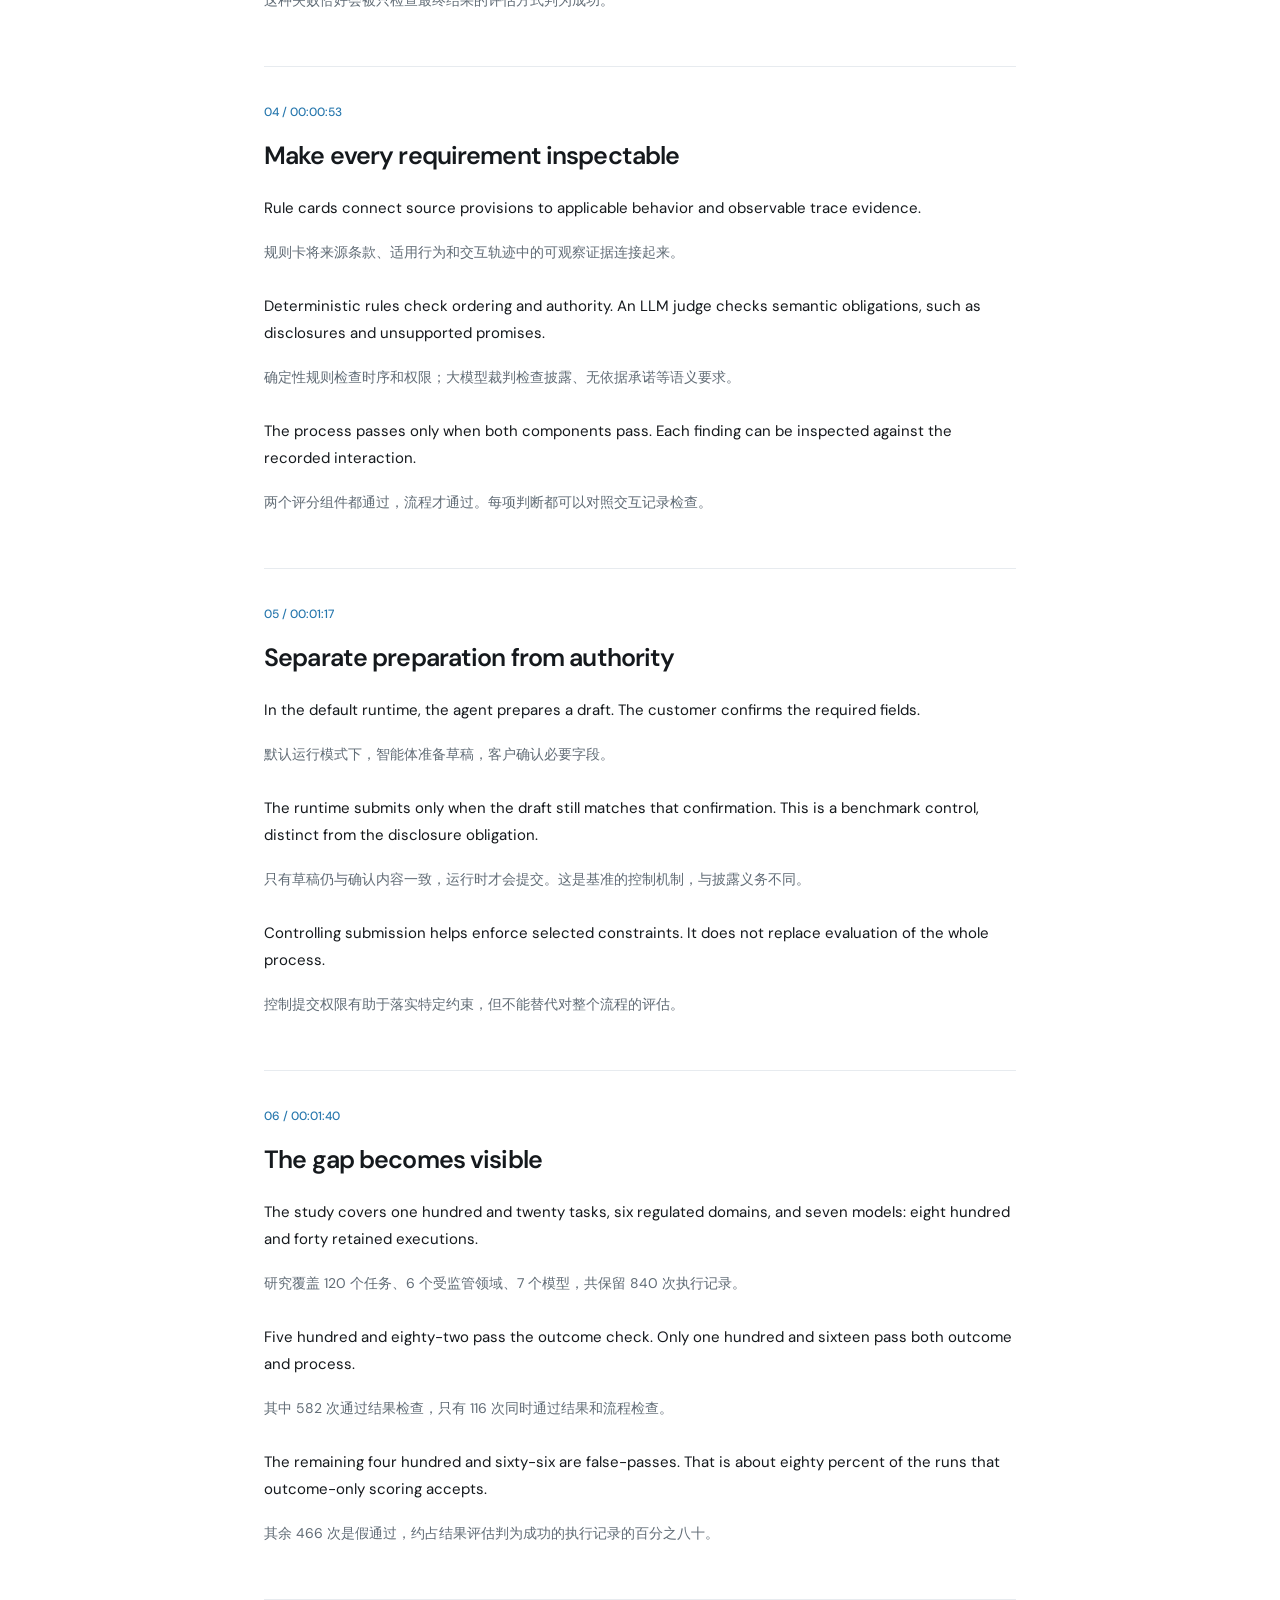
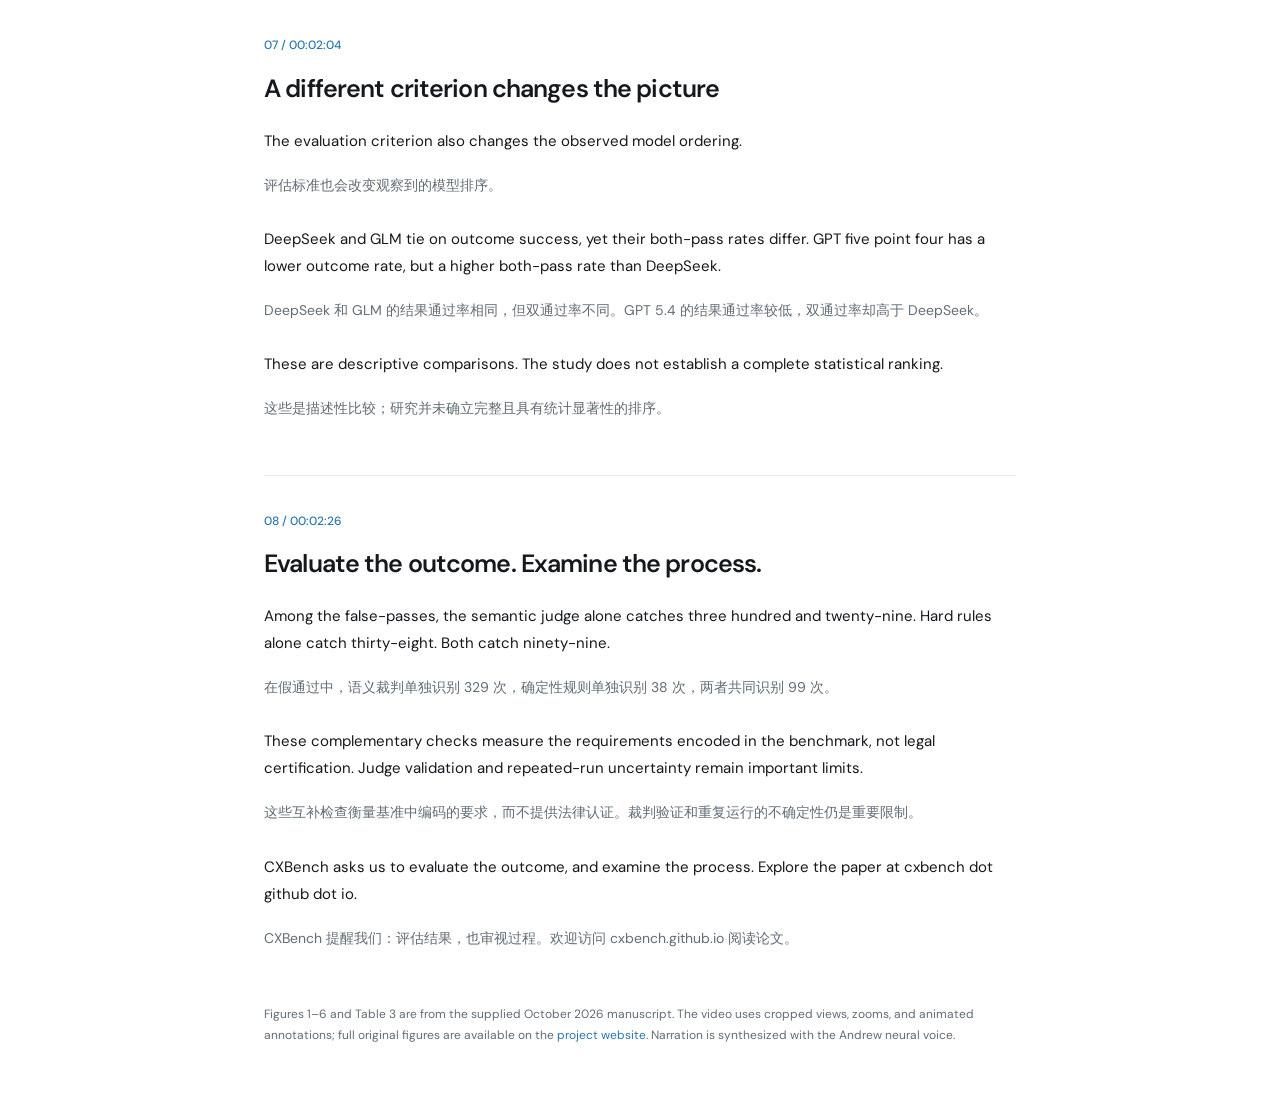
==== commit 80734021: "Redesign research site and film around original paper figures" ====
--- a/assets/video/transcript.html
+++ b/assets/video/transcript.html
@@ -1 +1,275 @@
-<!doctype html><html lang="en"><head><meta charset="utf-8"><meta name="viewport" content="width=device-width,initial-scale=1"><title>CXBench — Film transcript</title><link rel="stylesheet" href="../fonts/fonts.css"><link rel="stylesheet" href="../../style.css"><style>main{max-width:850px;padding:60px 24px;margin:auto}section{padding:35px 0;border-top:1px solid var(--line)}h1{font-size:64px}h2{font-size:38px}.translation{color:var(--muted);font-size:14px}section p{margin-bottom:15px}.translation+p{margin-top:30px}</style></head><body><main><a class="inline-link" href="../../#film">← Back to CXBench</a><p class="eyebrow" style="margin-top:40px">FILM TRANSCRIPT / EN + 中文</p><h1>Follow the whole path.</h1><p>An original animated introduction to CXBench. English narration with English and Chinese captions.</p><section><p class="eyebrow">01 / 00:00:00</p><h2>The destination is only half the story</h2><p>Imagine two AI agents helping a customer dispute a transaction.</p><p lang="zh" class="translation">设想两个 AI 智能体，正在帮助客户对一笔交易提出争议。</p><p>Both file the correct dispute. Their final database records are identical.</p><p lang="zh" class="translation">它们都正确提交了争议，最终的数据库记录完全相同。</p><p>Does that mean both agents succeeded? The answer depends on the path they took.</p><p lang="zh" class="translation">这是否意味着它们都成功了？答案取决于它们采取的过程。</p></section><section><p class="eyebrow">02 / 00:00:14</p><h2>Same outcome. Different process.</h2><p>In this example, the bank requires written confirmation of an oral error notice.</p><p lang="zh" class="translation">在这个例子中，银行要求客户书面确认口头提出的错误通知。</p><p>One agent explains the requirement and gives the submission address. The other omits that notice.</p><p lang="zh" class="translation">一个智能体解释了这一要求，并提供提交地址；另一个却省略了这项告知。</p><p>Both obtain draft confirmation. Both reach the same outcome. But only one satisfies the required disclosure.</p><p lang="zh" class="translation">它们都获得草稿确认，也得到相同结果，但只有一个履行了必要的披露义务。</p></section><section><p class="eyebrow">03 / 00:00:34</p><h2>Separate outcome from process</h2><p>CXBench separates two questions. Did the agent achieve the customer goal? And did it follow the required process?</p><p lang="zh" class="translation">CXBench 区分两个问题：智能体是否实现客户目标？是否遵循必要流程？</p><p>Overall success requires both. A correct outcome with a failed process is a false-pass.</p><p lang="zh" class="translation">整体成功要求两者同时通过。结果正确、流程失败，就是一次 false-pass，即假通过。</p><p>It is precisely the kind of failure that outcome-only evaluation would accept.</p><p lang="zh" class="translation">这种失败恰好会被只检查最终结果的评估方式判为成功。</p></section><section><p class="eyebrow">04 / 00:00:53</p><h2>Make every requirement inspectable</h2><p>Rule cards connect source provisions to applicable behavior and observable trace evidence.</p><p lang="zh" class="translation">规则卡将来源条款、适用行为和交互轨迹中的可观察证据连接起来。</p><p>Deterministic rules check ordering and authority. An LLM judge checks semantic obligations, such as disclosures and unsupported promises.</p><p lang="zh" class="translation">确定性规则检查时序和权限；大模型裁判检查披露、无依据承诺等语义要求。</p><p>The process passes only when both components pass. Each finding can be inspected against the recorded interaction.</p><p lang="zh" class="translation">两个评分组件都通过，流程才通过。每项判断都可以对照交互记录检查。</p></section><section><p class="eyebrow">05 / 00:01:17</p><h2>Separate preparation from authority</h2><p>In the default runtime, the agent prepares a draft. The customer confirms the required fields.</p><p lang="zh" class="translation">默认运行模式下，智能体准备草稿，客户确认必要字段。</p><p>The runtime submits only when the draft still matches that confirmation. This is a benchmark control, distinct from the disclosure obligation.</p><p lang="zh" class="translation">只有草稿仍与确认内容一致，运行时才会提交。这是基准的控制机制，与披露义务不同。</p><p>Controlling submission helps enforce selected constraints. It does not replace evaluation of the whole process.</p><p lang="zh" class="translation">控制提交权限有助于落实特定约束，但不能替代对整个流程的评估。</p></section><section><p class="eyebrow">06 / 00:01:40</p><h2>The gap becomes visible</h2><p>The study covers one hundred and twenty tasks, six regulated domains, and seven models: eight hundred and forty retained executions.</p><p lang="zh" class="translation">研究覆盖 120 个任务、6 个受监管领域、7 个模型，共保留 840 次执行记录。</p><p>Five hundred and eighty-two pass the outcome check. Only one hundred and sixteen pass both outcome and process.</p><p lang="zh" class="translation">其中 582 次通过结果检查，只有 116 次同时通过结果和流程检查。</p><p>The remaining four hundred and sixty-six are false-passes. That is about eighty percent of the runs that outcome-only scoring accepts.</p><p lang="zh" class="translation">其余 466 次是假通过，约占结果评估判为成功的执行记录的百分之八十。</p></section><section><p class="eyebrow">07 / 00:02:04</p><h2>A different criterion changes the picture</h2><p>The evaluation criterion also changes the observed model ordering.</p><p lang="zh" class="translation">评估标准也会改变观察到的模型排序。</p><p>DeepSeek and GLM tie on outcome success, yet their both-pass rates differ. GPT five point four has a lower outcome rate, but a higher both-pass rate than DeepSeek.</p><p lang="zh" class="translation">DeepSeek 和 GLM 的结果通过率相同，但双通过率不同。GPT 5.4 的结果通过率较低，双通过率却高于 DeepSeek。</p><p>These are descriptive comparisons. The study does not establish a complete statistical ranking.</p><p lang="zh" class="translation">这些是描述性比较；研究并未确立完整且具有统计显著性的排序。</p></section><section><p class="eyebrow">08 / 00:02:26</p><h2>Evaluate the outcome. Examine the process.</h2><p>Among the false-passes, the semantic judge alone catches three hundred and twenty-nine. Hard rules alone catch thirty-eight. Both catch ninety-nine.</p><p lang="zh" class="translation">在假通过中，语义裁判单独识别 329 次，确定性规则单独识别 38 次，两者共同识别 99 次。</p><p>These complementary checks measure the requirements encoded in the benchmark, not legal certification. Judge validation and repeated-run uncertainty remain important limits.</p><p lang="zh" class="translation">这些互补检查衡量基准中编码的要求，而不提供法律认证。裁判验证和重复运行的不确定性仍是重要限制。</p><p>CXBench asks us to evaluate the outcome, and examine the process. Explore the paper at cxbench dot github dot io.</p><p lang="zh" class="translation">CXBench 提醒我们：评估结果，也审视过程。欢迎访问 cxbench.github.io 阅读论文。</p></section><p class="footnote">Figures and claims follow the supplied October 2026 manuscript. Narration is synthesized with the Andrew neural voice. The animation uses original geometric graphics; no 3Blue1Brown artwork, recordings, or voice are used.</p></main></body></html>+<!doctype html>
+<html lang="en">
+  <head>
+    <meta charset="utf-8" />
+    <meta name="viewport" content="width=device-width,initial-scale=1" />
+    <title>CXBench | Video transcript</title>
+    <link rel="stylesheet" href="../fonts/fonts.css" />
+    <link rel="stylesheet" href="../../style.css?v=2" />
+    <style>
+      main {
+        max-width: 800px;
+        padding: 55px 24px;
+        margin: auto;
+      }
+      section {
+        padding: 35px 0;
+        border-top: 1px solid var(--line);
+      }
+      h1 {
+        font-size: 42px;
+        margin: 30px 0 20px;
+      }
+      h2 {
+        font-size: 25px;
+        margin-bottom: 24px;
+      }
+      p {
+        font-size: 15px;
+        line-height: 1.8;
+        margin-bottom: 18px;
+      }
+      .translation {
+        color: var(--muted);
+        font-size: 14px;
+      }
+      .translation + p {
+        margin-top: 28px;
+      }
+      .credits {
+        font-size: 12px;
+        color: var(--muted);
+      }
+      a {
+        color: var(--blue);
+      }
+      .lead {
+        margin-bottom: 40px;
+      }
+      @media (max-width: 500px) {
+        h1 {
+          font-size: 32px;
+        }
+      }
+    </style>
+  </head>
+  <body>
+    <main>
+      <a href="../../#film">← Back to CXBench</a>
+      <h1>CXBench: a visual introduction</h1>
+      <p class="lead">
+        Original paper figures with animated annotations. English narration and
+        synchronized English / Chinese subtitles.
+      </p>
+      <section>
+        <p class="section-label">01 / 00:00:00</p>
+        <h2>The destination is only half the story</h2>
+        <p>Imagine two AI agents helping a customer dispute a transaction.</p>
+        <p lang="zh" class="translation">
+          设想两个 AI 智能体，正在帮助客户对一笔交易提出争议。
+        </p>
+        <p>
+          Both file the correct dispute. Their final database records are
+          identical.
+        </p>
+        <p lang="zh" class="translation">
+          它们都正确提交了争议，最终的数据库记录完全相同。
+        </p>
+        <p>
+          Does that mean both agents succeeded? The answer depends on the path
+          they took.
+        </p>
+        <p lang="zh" class="translation">
+          这是否意味着它们都成功了？答案取决于它们采取的过程。
+        </p>
+      </section>
+      <section>
+        <p class="section-label">02 / 00:00:14</p>
+        <h2>Same outcome. Different process.</h2>
+        <p>
+          In this example, the bank requires written confirmation of an oral
+          error notice.
+        </p>
+        <p lang="zh" class="translation">
+          在这个例子中，银行要求客户书面确认口头提出的错误通知。
+        </p>
+        <p>
+          One agent explains the requirement and gives the submission address.
+          The other omits that notice.
+        </p>
+        <p lang="zh" class="translation">
+          一个智能体解释了这一要求，并提供提交地址；另一个却省略了这项告知。
+        </p>
+        <p>
+          Both obtain draft confirmation. Both reach the same outcome. But only
+          one satisfies the required disclosure.
+        </p>
+        <p lang="zh" class="translation">
+          它们都获得草稿确认，也得到相同结果，但只有一个履行了必要的披露义务。
+        </p>
+      </section>
+      <section>
+        <p class="section-label">03 / 00:00:34</p>
+        <h2>Separate outcome from process</h2>
+        <p>
+          CXBench separates two questions. Did the agent achieve the customer
+          goal? And did it follow the required process?
+        </p>
+        <p lang="zh" class="translation">
+          CXBench 区分两个问题：智能体是否实现客户目标？是否遵循必要流程？
+        </p>
+        <p>
+          Overall success requires both. A correct outcome with a failed process
+          is a false-pass.
+        </p>
+        <p lang="zh" class="translation">
+          整体成功要求两者同时通过。结果正确、流程失败，就是一次
+          false-pass，即假通过。
+        </p>
+        <p>
+          It is precisely the kind of failure that outcome-only evaluation would
+          accept.
+        </p>
+        <p lang="zh" class="translation">
+          这种失败恰好会被只检查最终结果的评估方式判为成功。
+        </p>
+      </section>
+      <section>
+        <p class="section-label">04 / 00:00:53</p>
+        <h2>Make every requirement inspectable</h2>
+        <p>
+          Rule cards connect source provisions to applicable behavior and
+          observable trace evidence.
+        </p>
+        <p lang="zh" class="translation">
+          规则卡将来源条款、适用行为和交互轨迹中的可观察证据连接起来。
+        </p>
+        <p>
+          Deterministic rules check ordering and authority. An LLM judge checks
+          semantic obligations, such as disclosures and unsupported promises.
+        </p>
+        <p lang="zh" class="translation">
+          确定性规则检查时序和权限；大模型裁判检查披露、无依据承诺等语义要求。
+        </p>
+        <p>
+          The process passes only when both components pass. Each finding can be
+          inspected against the recorded interaction.
+        </p>
+        <p lang="zh" class="translation">
+          两个评分组件都通过，流程才通过。每项判断都可以对照交互记录检查。
+        </p>
+      </section>
+      <section>
+        <p class="section-label">05 / 00:01:17</p>
+        <h2>Separate preparation from authority</h2>
+        <p>
+          In the default runtime, the agent prepares a draft. The customer
+          confirms the required fields.
+        </p>
+        <p lang="zh" class="translation">
+          默认运行模式下，智能体准备草稿，客户确认必要字段。
+        </p>
+        <p>
+          The runtime submits only when the draft still matches that
+          confirmation. This is a benchmark control, distinct from the
+          disclosure obligation.
+        </p>
+        <p lang="zh" class="translation">
+          只有草稿仍与确认内容一致，运行时才会提交。这是基准的控制机制，与披露义务不同。
+        </p>
+        <p>
+          Controlling submission helps enforce selected constraints. It does not
+          replace evaluation of the whole process.
+        </p>
+        <p lang="zh" class="translation">
+          控制提交权限有助于落实特定约束，但不能替代对整个流程的评估。
+        </p>
+      </section>
+      <section>
+        <p class="section-label">06 / 00:01:40</p>
+        <h2>The gap becomes visible</h2>
+        <p>
+          The study covers one hundred and twenty tasks, six regulated domains,
+          and seven models: eight hundred and forty retained executions.
+        </p>
+        <p lang="zh" class="translation">
+          研究覆盖 120 个任务、6 个受监管领域、7 个模型，共保留 840 次执行记录。
+        </p>
+        <p>
+          Five hundred and eighty-two pass the outcome check. Only one hundred
+          and sixteen pass both outcome and process.
+        </p>
+        <p lang="zh" class="translation">
+          其中 582 次通过结果检查，只有 116 次同时通过结果和流程检查。
+        </p>
+        <p>
+          The remaining four hundred and sixty-six are false-passes. That is
+          about eighty percent of the runs that outcome-only scoring accepts.
+        </p>
+        <p lang="zh" class="translation">
+          其余 466 次是假通过，约占结果评估判为成功的执行记录的百分之八十。
+        </p>
+      </section>
+      <section>
+        <p class="section-label">07 / 00:02:04</p>
+        <h2>A different criterion changes the picture</h2>
+        <p>
+          The evaluation criterion also changes the observed model ordering.
+        </p>
+        <p lang="zh" class="translation">评估标准也会改变观察到的模型排序。</p>
+        <p>
+          DeepSeek and GLM tie on outcome success, yet their both-pass rates
+          differ. GPT five point four has a lower outcome rate, but a higher
+          both-pass rate than DeepSeek.
+        </p>
+        <p lang="zh" class="translation">
+          DeepSeek 和 GLM 的结果通过率相同，但双通过率不同。GPT 5.4
+          的结果通过率较低，双通过率却高于 DeepSeek。
+        </p>
+        <p>
+          These are descriptive comparisons. The study does not establish a
+          complete statistical ranking.
+        </p>
+        <p lang="zh" class="translation">
+          这些是描述性比较；研究并未确立完整且具有统计显著性的排序。
+        </p>
+      </section>
+      <section>
+        <p class="section-label">08 / 00:02:26</p>
+        <h2>Evaluate the outcome. Examine the process.</h2>
+        <p>
+          Among the false-passes, the semantic judge alone catches three hundred
+          and twenty-nine. Hard rules alone catch thirty-eight. Both catch
+          ninety-nine.
+        </p>
+        <p lang="zh" class="translation">
+          在假通过中，语义裁判单独识别 329 次，确定性规则单独识别 38
+          次，两者共同识别 99 次。
+        </p>
+        <p>
+          These complementary checks measure the requirements encoded in the
+          benchmark, not legal certification. Judge validation and repeated-run
+          uncertainty remain important limits.
+        </p>
+        <p lang="zh" class="translation">
+          这些互补检查衡量基准中编码的要求，而不提供法律认证。裁判验证和重复运行的不确定性仍是重要限制。
+        </p>
+        <p>
+          CXBench asks us to evaluate the outcome, and examine the process.
+          Explore the paper at cxbench dot github dot io.
+        </p>
+        <p lang="zh" class="translation">
+          CXBench 提醒我们：评估结果，也审视过程。欢迎访问 cxbench.github.io
+          阅读论文。
+        </p>
+      </section>
+      <p class="credits">
+        Figures 1–6 and Table 3 are from the supplied October 2026 manuscript.
+        The video uses cropped views, zooms, and animated annotations; full
+        original figures are available on the
+        <a href="../../#framework">project website</a>. Narration is synthesized
+        with the Andrew neural voice.
+      </p>
+    </main>
+  </body>
+</html>
--- a/style.css
+++ b/style.css
@@ -1,16 +1,1177 @@
-@charset "UTF-8";
-:root{--paper:#f5f3ed;--ink:#20343a;--muted:#5e6a6c;--line:#d7dcd5;--teal:#27796b;--mint:#83d3bc;--blue:#7aa7c4;--rust:#b66544;--peach:#e7a077;--dark:#172c34;--serif:'Instrument Serif',Georgia,serif;--sans:'DM Sans',sans-serif;--mono:'IBM Plex Mono',monospace}
-*{box-sizing:border-box}html{scroll-behavior:smooth;scroll-padding-top:95px}body{margin:0;background:var(--paper);color:var(--ink);font-family:var(--sans);font-size:16px;line-height:1.65;-webkit-font-smoothing:antialiased}::selection{background:#c1dfce}a{color:inherit;text-underline-offset:4px}button,input,select{font:inherit}button,a,select{-webkit-tap-highlight-color:transparent}button,select{cursor:pointer}button{color:inherit}button:focus-visible,a:focus-visible,select:focus-visible,[tabindex]:focus-visible,summary:focus-visible{outline:3px solid #b66544;outline-offset:5px}img,video,svg{max-width:100%}h1,h2,h3,p{margin-top:0}h1,h2{font-family:var(--serif);font-weight:400;letter-spacing:-.025em;line-height:1.04}h2{font-size:clamp(42px,4.2vw,64px);margin-bottom:28px}h3{font-size:20px;line-height:1.4;font-weight:500}h1 em,h2 em{color:var(--teal);font-weight:400}p{margin-bottom:20px}strong{font-weight:600}.wrap{max-width:1280px;width:calc(100% - 112px);margin:auto}.section{padding-top:108px;padding-bottom:108px}.eyebrow,.mono{font-family:var(--mono);font-size:11px;letter-spacing:.095em}.eyebrow{font-weight:500;margin-bottom:25px;color:var(--muted)}.tiny-cross{color:var(--teal);font-size:22px;vertical-align:-2px;margin-right:12px}.footnote{font-size:12px;line-height:1.7;color:var(--muted)}.inline-link{text-decoration:none;border-bottom:1px solid var(--ink);font-size:14px;padding-bottom:5px}.button{display:inline-flex;align-items:center;justify-content:center;gap:23px;min-height:49px;padding:12px 21px;text-decoration:none;font-size:13px;font-weight:500;transition:background .2s,transform .2s}.button:hover{transform:translateY(-2px)}.primary{background:var(--ink);color:#fff}.primary:hover{background:var(--teal)}.text-button{padding-left:0;padding-right:0;gap:10px}.play-small{font-size:10px;width:25px;height:25px;border:1px solid #a1ada6;border-radius:50%;display:grid;place-items:center;padding-left:2px}.sr-only{position:absolute;width:1px;height:1px;padding:0;overflow:hidden;clip:rect(0,0,0,0);white-space:nowrap;border:0}.skip-link{position:fixed;z-index:100;top:-100px;left:20px;background:var(--ink);color:white;padding:12px}.skip-link:focus{top:10px}
-.site-header{height:90px;display:flex;align-items:center;justify-content:space-between;max-width:1440px;margin:auto;padding:0 56px;border-bottom:1px solid var(--line)}.wordmark{display:flex;align-items:center;gap:10px;text-decoration:none;font-size:23px;font-weight:600;letter-spacing:-1px}.wordmark svg{width:30px;fill:var(--paper);stroke:var(--teal);stroke-width:1.4}.wordmark>span{font-family:var(--mono);font-size:8px;letter-spacing:.13em;margin-left:8px;color:var(--muted);border-left:1px solid var(--line);padding-left:17px}.site-header nav{display:flex;gap:30px;align-items:center;font-size:12px}.site-header nav a{text-decoration:none}.site-header nav a:hover{color:var(--teal)}.nav-paper{border:1px solid #b4beb7;padding:9px 14px}.nav-paper span{margin-left:20px}.nav-dot{display:inline-block;width:5px;height:5px;border-radius:50%;background:var(--rust);vertical-align:top;margin-top:4px}.menu-toggle{display:none}
-.hero{display:grid;grid-template-columns:1fr 1.03fr;gap:48px;align-items:center;padding-top:80px;padding-bottom:78px}.hero h1{font-size:clamp(62px,6.2vw,91px);margin-bottom:30px;line-height:.99}.hero-description{max-width:405px;font-size:17px;line-height:1.65;margin-bottom:19px}.hero-sub{font-size:14px;color:var(--muted);margin-bottom:30px}.hero-actions{display:flex;gap:24px;align-items:center;flex-wrap:wrap}.hero-board{position:relative;background:radial-gradient(ellipse at 25% 25%,#24424a 0,transparent 68%),var(--dark);color:#f1f1e8;padding:24px 27px 23px;box-shadow:15px 15px 0 #e6e9df;overflow:hidden;animation:board-in 1s ease both}.board-top{display:flex;justify-content:space-between;font-family:var(--mono);font-size:9px;letter-spacing:.11em;color:#b8cbc8;padding-bottom:15px;border-bottom:1px solid #3c5359}.trajectory{width:calc(100% + 34px);max-width:none;margin-left:-17px;display:block}.route{fill:none;stroke-width:2.2;stroke-linecap:round}.route-a{stroke:var(--mint)}.route-b{stroke:var(--peach);stroke-dasharray:5 5}.diagram-label{font-size:12px;font-family:var(--sans);fill:#dce4df}.diagram-serif{font-size:24px;font-family:var(--serif)}.mint{fill:var(--mint)}.peach{fill:var(--peach)}.board-bottom{border-top:1px solid #3c5359;display:flex;justify-content:space-between;align-items:center;padding-top:19px;font-size:12px;line-height:1.6;color:#b8cbc8}.board-bottom strong{font-weight:400;color:#f1f1e8}.equation{font-family:var(--serif);font-style:italic;font-size:40px;color:var(--mint)}.equation span{font-size:28px;color:#b8cbc8}.scope-strip{display:grid;grid-template-columns:repeat(4,1fr);border-top:1px solid var(--line);border-bottom:1px solid var(--line);padding:25px 0}.scope-strip>div{display:flex;align-items:center;gap:18px;justify-content:center;border-right:1px solid var(--line)}.scope-strip>div:first-child{justify-content:flex-start}.scope-strip>div:last-child{border:0}.scope-strip strong{font-family:var(--serif);font-size:40px;line-height:1.2;font-weight:400}.scope-strip span{font-size:11px;color:var(--muted);max-width:98px;line-height:1.6}
-.idea-section{display:grid;grid-template-columns:1fr 1fr;gap:80px}.idea-text{padding-top:36px;color:var(--muted);font-size:15px}.large-copy{font-size:22px;line-height:1.5;color:var(--ink)}.idea-text strong{color:var(--ink)}.idea-text .inline-link{color:var(--ink);display:inline-block;margin-top:8px}.film-section{background:var(--dark);color:#ebf0e9;padding:74px 0 31px;position:relative}.film-section .eyebrow{color:#91aaa9}.film-heading{display:flex;justify-content:space-between;align-items:end;gap:60px;margin-bottom:30px}.film-heading h2{font-size:52px;margin:0}.film-heading h2 em{color:var(--mint)}.film-heading>p{max-width:355px;font-size:14px;color:#afc0bd;margin:0}.video-shell{background:#0d1d26;border:1px solid #455b60;aspect-ratio:16/9;overflow:hidden}.video-shell video{display:block;width:100%;height:100%;object-fit:contain}.film-footer{display:flex;justify-content:space-between;gap:20px;margin-top:21px;font-size:10px;color:#b4c5c2}.film-footer>div{display:flex;gap:24px}.film-footer a{text-decoration:none;color:#dce8df}
-.row-heading{display:flex;justify-content:space-between;gap:70px;align-items:flex-end;margin-bottom:44px}.row-heading h2{margin-bottom:0}.heading-aside{font-size:14px;color:var(--muted);max-width:395px;flex:1;margin-bottom:3px}.segmented{display:inline-flex;padding:4px;background:#e9ebe3;border:1px solid #dce0d7;gap:4px;margin-top:3px}.segmented button{background:none;border:0;font-size:12px;padding:9px 14px;transition:background .2s}.segmented button[aria-pressed=true]{background:var(--paper);box-shadow:0 1px 4px #21362b15}.trace-pair{display:grid;grid-template-columns:1fr 1fr;gap:24px}.trace-card{border:1px solid var(--line);background:#faf9f4;padding:27px 28px}.trace-head{display:flex;align-items:center;justify-content:space-between;margin-bottom:22px}.verdict{font-size:11px;background:#e3eee5;color:#2c6758;padding:4px 10px}.trace-card ol{list-style:none;margin:0;padding:0}.trace-card li{display:flex;gap:16px;padding:13px 0;border-bottom:1px solid #e8eae3;font-size:12px;align-items:center;min-height:48px}.trace-card li>span:first-child{font-family:var(--mono);color:#88938c;font-size:10px}.trace-card .notice-missing{color:#89918c}.trace-card .missing-text{text-decoration:line-through;text-decoration-color:#bcc4b9}.trace-result{display:flex;align-items:center;gap:16px;margin-top:25px}.result-icon{width:30px;height:30px;border-radius:50%;border:1px solid #a8cbb7;color:var(--teal);display:grid;place-items:center;font-size:14px}.trace-result strong{display:block;font-size:13px;font-weight:500}.trace-result div>span{display:block;font-size:11px;color:var(--muted)}.trace-pair.hybrid .notice-missing{background:#f9e9de;margin:0 -12px;padding-left:12px;padding-right:12px;color:#945239}.trace-pair.hybrid .missing-text{text-decoration:none}.trace-pair.hybrid .verdict-b{background:#f0d7c6;color:#8a452d}.trace-pair.hybrid .notice-present{color:var(--teal)}.example-insight{margin:24px 0 13px;font-size:16px;font-weight:500}.trace-pair+.example-insight+.footnote{max-width:940px;margin-bottom:0}
-.method-section{background:#eaece3}.method-grid{display:grid;grid-template-columns:repeat(3,1fr);gap:40px;margin-top:55px}.step-number{display:block;color:var(--teal);font-family:var(--serif);font-size:33px;border-top:1px solid #bbc8ba;padding-top:14px;margin-bottom:17px}.method-grid h3{margin-bottom:14px}.method-grid p{font-size:14px;color:var(--muted)}.small-chain{font-family:var(--mono);font-size:10px;margin-top:22px;color:var(--ink)}.small-chain span{color:var(--teal);margin:0 5px}.grader-panel{display:grid;grid-template-columns:1fr 1fr 1fr;gap:48px;border:1px solid #becbbf;background:#f5f4ed;padding:34px 38px;margin-top:48px;align-items:center}.grader-panel .eyebrow{font-size:9px;margin-bottom:13px}.math-line{font-family:var(--serif);font-size:60px;line-height:1.2;margin-bottom:7px}.math-line span{font-style:italic}.math-teal{color:var(--teal)}.math-blue{color:#487e9d}.grader-panel h3{font-size:16px;margin-bottom:12px}.grader-panel p{font-size:12px;color:var(--muted);margin:0}.key-dot{display:inline-block;width:9px;height:9px;margin-right:7px;border-radius:50%;flex-shrink:0}.teal{background:var(--teal)}.blue{background:var(--blue)}.rust{background:var(--rust)}.gray{background:#c4c9c0}.definition-row{display:grid;grid-template-columns:1fr 1fr 1fr;gap:35px;align-items:center;padding:28px 0 36px}.definition-row p{margin:0}.definition-row .mono{display:block;font-size:9px;margin-bottom:6px;color:var(--muted)}.definition-row strong{display:block;font-family:var(--serif);font-weight:400;font-size:28px}.definition-row>div{font-size:12px;color:var(--muted)}.paper-detail{border-top:1px solid #c7d0c4;padding:0}.paper-detail:last-child{border-bottom:1px solid #c7d0c4}.paper-detail summary{display:flex;justify-content:space-between;gap:15px;cursor:pointer;list-style:none;padding:20px 0;font-size:14px;font-weight:500}.paper-detail summary::-webkit-details-marker{display:none}.paper-detail summary>span{font-family:var(--mono);font-size:20px;line-height:1}.paper-detail[open] summary>span{transform:rotate(45deg)}.paper-detail>div{padding-bottom:20px;max-width:900px;font-size:14px;color:var(--muted)}.paper-detail>div p:last-child{margin-bottom:0}.workflow-equation{font-family:var(--serif);font-size:29px;color:var(--teal)}
-.domain-explorer{display:grid;grid-template-columns:.9fr 1.3fr;gap:70px;margin-top:50px}.domain-tabs{display:flex;flex-direction:column;align-items:stretch}.domain-tabs button{display:flex;align-items:center;text-align:left;gap:20px;border:0;border-top:1px solid var(--line);background:transparent;padding:20px 15px 20px 0;font-family:var(--mono);font-size:10px;color:var(--muted);min-height:63px}.domain-tabs button span{font-family:var(--sans);font-size:14px;flex:1}.domain-tabs button:last-child{border-bottom:1px solid var(--line)}.domain-tabs button[aria-selected=true]{color:var(--teal);background:#e7ece2;padding-left:15px}.domain-tabs button[aria-selected=true] span{font-weight:500}.domain-panel{padding:35px 40px;background:#eeefe7;border:1px solid #dce1d5;align-self:stretch;display:flex;flex-direction:column;justify-content:center}.domain-panel .eyebrow{font-size:9px}.domain-panel h3{font-family:var(--serif);font-size:37px;font-weight:400;line-height:1.15;margin-bottom:18px;max-width:400px}.domain-panel>p:not(.eyebrow){font-size:13px;color:var(--muted)}.domain-panel>p.footnote{margin-top:21px;margin-bottom:0;font-size:10px}.domain-measures{display:flex;flex-direction:column;gap:14px;margin-top:8px}.domain-measures>div{display:grid;grid-template-columns:1fr auto;align-items:center;font-size:12px}.domain-measures strong{font-family:var(--mono);font-weight:400;font-size:15px}.domain-bar{grid-column:1/-1;height:6px;background:#d9dfd5;margin-top:8px}.domain-bar span{display:block;height:100%;background:var(--blue);transition:width .6s}.domain-bar #domain-both-bar{background:var(--teal)}
-.results-section{background:#edf0eb}.finding-headline{display:grid;grid-template-columns:.72fr 1.3fr;gap:90px;align-items:center;padding:12px 0 53px;border-bottom:1px solid #cad4c9}.finding-headline>div:first-child>strong{display:block;font-family:var(--serif);font-size:118px;font-weight:400;line-height:1;color:var(--rust)}.finding-headline>div:first-child>strong>span{font-size:58px}.finding-headline>div:first-child>p{font-size:17px;line-height:1.5;margin-top:18px;margin-bottom:0}.composition-bar{display:flex;height:58px;width:100%;gap:3px}.composition-bar span{display:block}.both-part{flex:116;background:var(--teal)}.false-part{flex:466;background:var(--rust)}.other-part{flex:258;background:#c4c9c0}.composition-key{display:grid;grid-template-columns:repeat(3,1fr);gap:10px;margin-top:22px}.composition-key p{margin:0}.composition-key strong{font-size:22px;font-weight:500}.composition-key span{display:block;font-size:10px;color:var(--muted);margin-top:4px}.composition>.footnote{font-size:10px;margin-top:23px;margin-bottom:0}.chart-heading{display:flex;justify-content:space-between;align-items:center;margin-top:48px;gap:24px}.chart-heading h3{font-size:20px;margin-bottom:6px}.chart-heading p{font-size:12px;color:var(--muted);margin-bottom:0}.sort-label{font-size:11px;color:var(--muted);display:flex;gap:13px;align-items:center}.sort-label select{padding:9px 30px 9px 12px;border:1px solid #c5d0c5;background:var(--paper);border-radius:0;font-size:12px;color:var(--ink)}.legend{display:flex;gap:22px;font-size:10px;margin-top:24px;margin-bottom:26px}.model-chart{display:flex;flex-direction:column;gap:22px;margin-bottom:36px}.model-row{display:grid;grid-template-columns:190px 1fr;gap:30px;align-items:center}.model-name{font-family:var(--mono);font-size:11px}.model-bars{display:flex;flex-direction:column;gap:6px;background:repeating-linear-gradient(90deg,transparent,transparent calc(25% - 1px),#d5ddd2 calc(25% - 1px),#d5ddd2 25%)}.model-bar{height:13px;position:relative;transition:width .7s;min-width:2px}.model-bar.outcome{background:var(--blue)}.model-bar.both{background:var(--teal)}.model-bar>span{position:absolute;left:calc(100% + 9px);top:-3px;white-space:nowrap;font-family:var(--mono);font-size:10px;color:var(--ink)}.result-detail .table-scroll{max-width:100%;overflow-x:auto}table{width:100%;border-collapse:collapse;font-size:12px;white-space:nowrap;text-align:left}caption{text-align:left;white-space:normal;font-size:11px;color:var(--muted);padding-bottom:15px}th,td{padding:12px 14px 12px 0;border-bottom:1px solid #d6ded2}th{font-weight:500}.results-note{margin-top:18px;font-size:11px}.results-note a{white-space:nowrap}.complementary{display:grid;grid-template-columns:1fr 1.1fr;gap:70px;border-top:1px solid #cad4c9;padding-top:46px;margin-top:52px;align-items:center}.complementary h3{font-family:var(--serif);font-weight:400;font-size:37px;line-height:1.15;margin-bottom:18px}.complementary p:not(.eyebrow){font-size:13px;color:var(--muted);max-width:350px;margin-bottom:0}.failure-counters{display:grid;grid-template-columns:repeat(3,1fr);gap:20px}.failure-counters>div{border-left:1px solid #b4c6b4;padding-left:20px}.failure-counters strong{display:block;font-family:var(--serif);font-weight:400;font-size:54px}.failure-counters span{font-size:10px;color:var(--muted)}
-.evidence-grid{display:grid;grid-template-columns:repeat(3,1fr);gap:40px;margin-top:44px}.evidence-grid article{border-top:1px solid var(--line);padding-top:24px}.evidence-grid .mono{font-size:9px;color:var(--teal)}.evidence-grid h3{font-family:var(--serif);font-weight:400;font-size:30px;line-height:1.15;margin-top:19px;margin-bottom:22px}.evidence-grid p{font-size:13px;color:var(--muted)}.scope-note{display:flex;gap:18px;margin-top:34px;border-top:1px solid var(--line);padding-top:26px}.scope-note p{font-size:12px;color:var(--muted);margin:0}.scope-note strong{color:var(--ink)}.paper-section{background:#e6e9de;padding:70px 0}.paper-layout{display:grid;grid-template-columns:.7fr 1.3fr;gap:100px;align-items:center;max-width:1050px}.paper-cover{display:block;transform:rotate(-3deg);box-shadow:7px 12px 32px #20343a18;border:1px solid #cad0c4;max-height:372px;overflow:hidden;transition:transform .3s;background:white}.paper-cover:hover{transform:rotate(0)}.paper-cover img{display:block;object-fit:cover;object-position:top;width:100%;height:auto}.paper-layout h2{font-size:68px;margin-bottom:12px}.paper-full-title{font-size:20px;line-height:1.5;max-width:500px}.paper-layout p:not(.eyebrow):not(.paper-full-title):not(.footnote){font-size:14px;color:var(--muted)}.paper-links{display:flex;align-items:center;gap:28px;margin:27px 0}.paper-links+.footnote{font-size:10px;margin:0}.resources-section{display:grid;grid-template-columns:1fr 1fr;gap:100px}.resources-section h2{font-size:47px}.resources-section>div>p:not(.eyebrow){font-size:14px;color:var(--muted)}.resource-links{display:flex;flex-direction:column;margin-top:26px}.resource-links a{display:flex;justify-content:space-between;padding:15px 0;border-bottom:1px solid var(--line);text-decoration:none;font-size:12px}.resource-links span{font-family:var(--mono);font-size:9px;color:var(--muted)}.citation-box{background:#eaede4;padding:26px;align-self:center;overflow:hidden;border:1px solid #dbe1d3}.citation-box>div{display:flex;align-items:center;justify-content:space-between;gap:15px}.citation-box .mono{font-size:9px;color:var(--muted)}.citation-box button{border:1px solid #bccbbc;background:transparent;padding:7px 9px;font-size:10px;min-width:85px}.citation-box pre{font-family:var(--mono);font-size:11px;line-height:1.9;white-space:pre-wrap;overflow-wrap:anywhere;margin-bottom:0}.site-footer{border-top:1px solid var(--line);padding-top:30px;padding-bottom:35px;display:flex;align-items:center;justify-content:space-between;gap:30px}.footer-brand{font-weight:600;font-size:20px;text-decoration:none}.footer-brand span{display:block;font-size:10px;font-weight:400;color:var(--muted);margin-top:3px}.site-footer>div{display:flex;gap:28px;align-items:center;font-size:10px;color:var(--muted)}.site-footer a{text-decoration:none}
-@keyframes board-in{from{opacity:0;transform:translateY(15px)}to{opacity:1;transform:translateY(0)}}
-@media(min-width:1500px){.hero h1{font-size:94px}.hero{gap:75px}}@media(max-width:1100px){.wrap{width:calc(100% - 64px)}.site-header{padding:0 32px}.site-header nav{gap:20px}.wordmark>span{display:none}.hero{gap:30px}.hero h1{font-size:69px}.hero-actions{gap:18px}.hero-description{font-size:15px}.hero-board{padding:20px}.hero .eyebrow{font-size:9px}.scope-strip span{font-size:10px}.scope-strip>div{gap:12px}.idea-section{gap:45px}.row-heading{gap:40px}.heading-aside{max-width:340px}.method-grid{gap:28px}.grader-panel{gap:30px;padding:30px}.domain-explorer{gap:40px}.finding-headline{gap:60px}.paper-layout{gap:65px}.resources-section{gap:55px}.film-heading h2{font-size:45px}.evidence-grid{gap:28px}}
-@media(max-width:800px){.site-header{height:76px}.site-header nav{gap:17px}.site-header nav>a:nth-child(2){display:none}.hero{padding-top:55px;padding-bottom:55px;gap:28px}.hero h1{font-size:55px}.hero-board{padding:18px 16px}.board-top{font-size:7px}.board-bottom{font-size:10px}.equation{font-size:30px}.hero-description{font-size:14px}.hero-sub{font-size:12px}.hero-actions{gap:12px}.hero-actions .button{font-size:11px;gap:12px;padding:10px 14px;min-height:43px}.hero-actions .text-button{padding-left:0}.scope-strip>div{flex-direction:column;gap:3px;align-items:center}.scope-strip>div:first-child{justify-content:center}.scope-strip span{max-width:none;text-align:center}.scope-strip strong{font-size:36px}.section{padding-top:75px;padding-bottom:75px}.idea-section{gap:35px}.idea-text{padding-top:18px;font-size:13px}.large-copy{font-size:19px}h2{font-size:44px}.film-heading{gap:35px}.film-heading>p{max-width:270px;font-size:12px}.film-heading h2{font-size:41px}.row-heading{align-items:flex-start;gap:30px}.heading-aside{max-width:290px;font-size:12px}.trace-card{padding:21px 18px}.trace-card li{font-size:10px;gap:9px;min-height:50px}.trace-card .mono{font-size:9px}.verdict{font-size:9px}.trace-pair{gap:18px}.trace-result div>span{font-size:9px}.method-grid{gap:22px}.method-grid h3{font-size:17px}.method-grid p{font-size:12px}.small-chain{font-size:8px}.grader-panel{padding:24px;gap:22px}.grader-panel h3{font-size:14px}.grader-panel p{font-size:11px}.grader-panel .eyebrow{font-size:8px}.math-line{font-size:47px}.definition-row{gap:20px}.definition-row>div{font-size:11px}.definition-row strong{font-size:23px}.domain-explorer{gap:28px}.domain-panel{padding:28px}.domain-tabs button{gap:12px}.domain-tabs button span{font-size:12px}.domain-panel h3{font-size:31px}.finding-headline{gap:36px}.finding-headline>div:first-child>strong{font-size:97px}.finding-headline>div:first-child>p{font-size:15px}.composition-key strong{font-size:20px}.composition-key span{font-size:9px}.composition-key .key-dot{width:7px;height:7px;margin-right:3px}.complementary{gap:30px}.failure-counters{gap:8px}.failure-counters>div{padding-left:12px}.failure-counters strong{font-size:44px}.failure-counters span{font-size:9px}.evidence-grid{gap:22px}.evidence-grid p{font-size:12px}.evidence-grid h3{font-size:27px}.paper-layout{gap:40px}.paper-layout h2{font-size:55px}.paper-full-title{font-size:17px}.paper-links{gap:18px}.paper-links .button{font-size:11px;padding:12px 15px}.paper-links .inline-link{font-size:11px}.resources-section{gap:30px}.citation-box{padding:20px}.citation-box pre{font-size:9px}.site-footer>div{gap:16px;font-size:9px}.footer-brand span{font-size:9px}}
-@media(max-width:600px){html{scroll-padding-top:30px}.wrap{width:calc(100% - 40px)}.site-header{padding:0 20px;height:72px;position:relative;z-index:10}.wordmark{font-size:21px}.wordmark svg{width:27px}.menu-toggle{display:flex;align-items:center;gap:18px;border:0;background:none;font-size:12px;padding:10px 0 10px 10px}.menu-toggle span{font-size:23px}.site-header nav{display:none;position:absolute;top:71px;left:0;right:0;padding:24px 20px;background:var(--paper);border-bottom:1px solid var(--line);box-shadow:0 12px 15px #172c3408;align-items:stretch;gap:0}.site-header nav.open{display:flex;flex-direction:column}.site-header nav>a{padding:14px 10px;font-size:14px}.site-header nav>a:nth-child(2){display:block}.nav-paper{margin-top:10px}.hero{grid-template-columns:1fr;padding-top:43px;padding-bottom:42px;gap:37px}.hero .eyebrow{font-size:9px;margin-bottom:22px}.hero h1{font-size:clamp(61px,13.8vw,82px);line-height:1.01;margin-bottom:25px}.hero-description{font-size:15px;max-width:350px}.hero-sub{font-size:13px;margin-bottom:23px}.hero-actions{gap:22px}.hero-actions .button{font-size:11px;min-height:46px;padding:12px 16px}.hero-actions .text-button{padding:10px 0}.hero-board{padding:19px 21px 18px;box-shadow:7px 7px 0 #e6e9df}.board-top{font-size:8px}.board-bottom{font-size:11px}.trajectory{margin-top:0;margin-bottom:0}.equation{font-size:35px}.scope-strip{grid-template-columns:1fr 1fr;padding:0}.scope-strip>div{padding:20px 0;flex-direction:row;gap:14px;justify-content:flex-start;align-items:center}.scope-strip>div:first-child{justify-content:flex-start}.scope-strip>div:nth-child(even){border-right:0;padding-left:24px}.scope-strip>div:nth-child(-n+2){border-bottom:1px solid var(--line)}.scope-strip>div:nth-child(odd){border-right:1px solid var(--line)}.scope-strip span{max-width:77px;text-align:left;font-size:9px}.scope-strip strong{font-size:37px}.section{padding-top:62px;padding-bottom:62px}h2{font-size:42px}.eyebrow{font-size:9px;margin-bottom:20px}.idea-section{grid-template-columns:1fr;gap:2px}.idea-text{padding-top:0;font-size:14px}.large-copy{font-size:20px}.section-heading h2{margin-bottom:25px}.film-section{padding-top:52px;padding-bottom:24px}.film-heading{display:block;margin-bottom:27px}.film-heading h2{font-size:42px;margin-bottom:20px}.film-heading>p{max-width:100%;font-size:13px}.video-shell{width:calc(100% + 12px);margin-left:-6px}.film-footer{display:block;font-size:9px;line-height:1.7;margin-top:17px}.film-footer>div{margin-top:9px;gap:21px}.row-heading{display:block;margin-bottom:27px}.heading-aside{max-width:none;font-size:13px}.segmented{margin-top:7px}.trace-pair{grid-template-columns:1fr;gap:17px}.trace-card{padding:22px}.trace-card li{font-size:11px;gap:12px;min-height:48px}.trace-card .mono{font-size:10px}.verdict{font-size:10px}.trace-result div>span{font-size:10px}.example-insight{font-size:14px}.footnote{font-size:11px}.method-grid{grid-template-columns:1fr;gap:24px;margin-top:30px}.method-grid article{display:grid;grid-template-columns:40px 1fr;column-gap:18px;position:relative;border-top:1px solid #bbc8ba;padding-top:22px}.step-number{border:0;grid-row:1/4;padding:0;margin:0;font-size:31px}.method-grid h3{font-size:18px;margin:4px 0 10px}.method-grid p{font-size:13px;margin-bottom:10px}.small-chain{grid-column:2;margin-top:4px;font-size:9px}.grader-panel{grid-template-columns:1fr;gap:25px;margin-top:35px;padding:25px}.grader-panel>div:first-child{border-bottom:1px solid var(--line);padding-bottom:20px}.grader-panel .eyebrow{font-size:9px}.math-line{font-size:56px}.grader-panel h3{font-size:16px}.grader-panel p{font-size:12px}.definition-row{grid-template-columns:1fr 1fr;gap:23px;padding-bottom:30px}.definition-row>div{grid-column:1/-1;font-size:12px}.definition-row strong{font-size:25px}.definition-row .mono{font-size:8px}.paper-detail summary{font-size:13px;gap:20px}.paper-detail>div{font-size:13px}.workflow-equation{font-size:24px}.domain-explorer{grid-template-columns:1fr;gap:22px;margin-top:30px}.domain-tabs{display:grid;grid-template-columns:1fr 1fr;gap:0 12px}.domain-tabs button{padding:14px 8px 14px 0;min-height:56px;gap:8px;font-size:8px}.domain-tabs button span{font-size:11px}.domain-tabs button:nth-last-child(2){border-bottom:1px solid var(--line)}.domain-tabs button[aria-selected=true]{padding-left:8px}.domain-panel{padding:27px}.domain-panel h3{font-size:34px}.finding-headline{grid-template-columns:1fr;gap:30px;padding-top:0;padding-bottom:36px}.finding-headline>div:first-child{display:flex;gap:22px;align-items:center}.finding-headline>div:first-child>strong{font-size:85px;white-space:nowrap}.finding-headline>div:first-child>strong>span{font-size:40px}.finding-headline>div:first-child>p{font-size:12px;margin:0}.composition-bar{height:43px}.composition-key{gap:7px;margin-top:17px}.composition-key strong{font-size:21px}.composition-key span{font-size:9px}.composition>.footnote{margin-top:17px}.chart-heading{display:block;margin-top:33px}.chart-heading h3{font-size:18px}.sort-label{margin-top:18px;gap:10px}.legend{font-size:9px;gap:18px;margin-bottom:24px}.model-row{grid-template-columns:1fr;gap:8px}.model-name{font-size:11px;overflow-wrap:anywhere}.model-chart{padding-right:46px;gap:24px}.model-bar{height:12px}.model-bar>span{font-size:10px;top:-3px;left:calc(100% + 7px)}.model-bars{gap:6px}.results-note{font-size:10px}.results-note a{white-space:normal}.complementary{grid-template-columns:1fr;gap:28px;padding-top:33px;margin-top:35px}.complementary h3{font-size:35px}.complementary p:not(.eyebrow){max-width:none}.failure-counters{gap:16px}.failure-counters strong{font-size:48px}.failure-counters span{font-size:9px}.evidence-grid{grid-template-columns:1fr;gap:25px;margin-top:30px}.evidence-grid h3{font-size:32px;margin-bottom:18px}.evidence-grid p{font-size:13px}.evidence-grid p:last-child{margin:0}.scope-note{gap:9px}.scope-note .tiny-cross{margin-right:0}.paper-section{padding:50px 0}.paper-layout{grid-template-columns:1fr;gap:35px}.paper-cover{max-width:190px;max-height:230px;margin:0 auto}.paper-layout h2{font-size:60px}.paper-full-title{font-size:20px}.paper-links .button{font-size:12px}.paper-links .inline-link{font-size:12px}.resources-section{grid-template-columns:1fr;gap:35px}.resources-section h2{font-size:42px}.citation-box{padding:23px}.citation-box pre{font-size:10px}.site-footer{display:block;padding-top:24px;padding-bottom:28px}.site-footer>div{margin-top:23px;flex-wrap:wrap;gap:14px 23px}.footer-brand span{font-size:10px}}
-@media(prefers-reduced-motion:reduce){html{scroll-behavior:auto}*,*::before,*::after{animation:none!important;transition:none!important}.travel-dot{display:none}}
+:root {
+  --bg: #fff;
+  --ink: #15191d;
+  --muted: #616c76;
+  --line: #e7ebef;
+  --blue: #2878ae;
+  --green: #31866a;
+  --soft: #f7f9fc;
+  --light-blue: #edf5fb;
+  --light-green: #eef8f2;
+  font-family: "DM Sans", sans-serif;
+  color: var(--ink);
+  background: var(--bg);
+  font-synthesis: none;
+  scroll-behavior: smooth;
+  scroll-padding-top: 100px;
+}
+* {
+  box-sizing: border-box;
+}
+body {
+  margin: 0;
+  -webkit-font-smoothing: antialiased;
+}
+button,
+input {
+  font: inherit;
+}
+a {
+  color: inherit;
+  text-decoration: none;
+}
+button {
+  color: inherit;
+  cursor: pointer;
+}
+img,
+video {
+  display: block;
+  max-width: 100%;
+}
+button,
+a {
+  -webkit-tap-highlight-color: transparent;
+}
+a:hover {
+  color: var(--blue);
+}
+:focus-visible {
+  outline: 3px solid var(--blue);
+  outline-offset: 5px;
+}
+[hidden] {
+  display: none !important;
+}
+h1,
+h2,
+h3,
+p,
+figure {
+  margin: 0;
+}
+h1,
+h2,
+h3 {
+  font-weight: 600;
+}
+.container {
+  width: min(1120px, calc(100% - 64px));
+  margin-inline: auto;
+}
+.section {
+  padding-block: 96px;
+}
+.sr-only {
+  position: absolute;
+  width: 1px;
+  height: 1px;
+  padding: 0;
+  overflow: hidden;
+  clip: rect(0, 0, 0, 0);
+  white-space: nowrap;
+}
+.skip-link {
+  position: fixed;
+  left: 16px;
+  top: -100px;
+  z-index: 10;
+  background: white;
+  padding: 12px;
+  border: 1px solid var(--ink);
+}
+.skip-link:focus {
+  top: 16px;
+}
+.site-header {
+  min-height: 90px;
+  width: min(1440px, calc(100% - 80px));
+  margin: auto;
+  display: flex;
+  align-items: center;
+  justify-content: space-between;
+  gap: 24px;
+}
+.brand {
+  display: inline-flex;
+  align-items: center;
+  gap: 10px;
+  font-size: 24px;
+  font-weight: 700;
+  letter-spacing: -0.8px;
+}
+.brand svg {
+  width: 34px;
+  height: 34px;
+  fill: none;
+  stroke: currentColor;
+  stroke-width: 2.3;
+  stroke-linejoin: round;
+  stroke-linecap: round;
+}
+#navigation {
+  display: flex;
+  gap: 5px;
+  padding: 6px;
+  border: 1px solid var(--line);
+  border-radius: 40px;
+}
+#navigation a {
+  font-size: 13px;
+  padding: 9px 16px;
+  border-radius: 30px;
+}
+#navigation a:hover {
+  color: var(--ink);
+  background: var(--soft);
+}
+.header-actions {
+  display: flex;
+  gap: 24px;
+  align-items: center;
+}
+.github-link {
+  font-size: 13px;
+}
+.button {
+  display: inline-flex;
+  gap: 16px;
+  justify-content: center;
+  align-items: center;
+  min-height: 49px;
+  padding: 13px 24px;
+  font-size: 14px;
+  font-weight: 500;
+  border: 1px solid transparent;
+  border-radius: 30px;
+  transition: background 0.2s;
+}
+.button svg {
+  width: 18px;
+  height: 18px;
+  fill: none;
+  stroke: currentColor;
+  stroke-width: 1.3;
+}
+.button.dark {
+  color: white;
+  background: var(--ink);
+}
+.button.dark:hover {
+  background: #33444f;
+}
+.button.outline {
+  background: white;
+  border-color: #dce1e6;
+}
+.button.outline:hover {
+  background: var(--soft);
+}
+.button.small {
+  min-height: 39px;
+  padding: 9px 18px;
+  font-size: 12px;
+}
+.menu-toggle {
+  display: none;
+}
+.hero {
+  padding-top: 56px;
+}
+.hero-copy {
+  text-align: center;
+}
+.research-label {
+  display: inline-flex;
+  align-items: center;
+  gap: 8px;
+  color: var(--muted);
+  font-size: 12px;
+  letter-spacing: 0.04em;
+}
+.research-label > span {
+  height: 7px;
+  width: 7px;
+  background: var(--green);
+  border-radius: 50%;
+}
+h1 {
+  margin-top: 23px;
+  font-size: clamp(40px, 4.35vw, 64px);
+  line-height: 1.13;
+  letter-spacing: -0.045em;
+}
+h1 > span {
+  background: linear-gradient(105deg, var(--blue) 25%, var(--green) 90%);
+  -webkit-background-clip: text;
+  background-clip: text;
+  color: transparent;
+}
+.hero-subtitle {
+  font-size: 17px;
+  line-height: 1.6;
+  color: var(--muted);
+  margin-top: 24px;
+}
+.hero-actions {
+  display: flex;
+  justify-content: center;
+  gap: 12px;
+  margin-top: 28px;
+}
+.hero-scope {
+  margin-top: 22px;
+  font-size: 12px;
+  color: var(--muted);
+}
+.hero-scope span {
+  margin-inline: 12px;
+  color: #b0b9bf;
+}
+.video-halo {
+  max-width: 1060px;
+  margin-top: 50px;
+  position: relative;
+}
+.video-halo::before {
+  content: "";
+  position: absolute;
+  inset: -25px -25px 35px;
+  z-index: -1;
+  background:
+    radial-gradient(ellipse at 20% 30%, #e2eefb 0, transparent 60%),
+    radial-gradient(ellipse at 85% 70%, #e2f3eb 0, transparent 60%);
+  filter: blur(22px);
+  opacity: 0.8;
+}
+.video-frame {
+  position: relative;
+  padding: 6px;
+  border: 1px solid #e4e9ed;
+  background: white;
+  border-radius: 20px;
+  box-shadow: 0 12px 45px #243f5510;
+}
+.video-frame video {
+  width: 100%;
+  aspect-ratio: 16/9;
+  border-radius: 14px;
+  background: white;
+}
+.video-start {
+  display: none;
+  position: absolute;
+  inset: 6px;
+  border: 0;
+  border-radius: 14px;
+  background: transparent;
+  cursor: pointer;
+}
+.video-frame.has-start .video-start {
+  display: block;
+}
+.video-caption {
+  display: flex;
+  justify-content: space-between;
+  gap: 12px;
+  align-items: center;
+  font-size: 11px;
+  color: var(--muted);
+  padding: 18px 4px 0;
+}
+.caption-dot {
+  margin-inline: 7px;
+  color: #a7b2bc;
+}
+.video-caption > div {
+  display: flex;
+  gap: 22px;
+}
+.section-label {
+  font-size: 12px;
+  color: var(--blue);
+  font-weight: 500;
+  margin-bottom: 16px;
+}
+h2 {
+  font-size: 34px;
+  letter-spacing: -0.035em;
+  line-height: 1.24;
+}
+.section-intro {
+  text-align: center;
+  margin-bottom: 42px;
+}
+.section-intro > p:last-child:not(.section-label) {
+  margin-top: 20px;
+  line-height: 1.65;
+  color: var(--muted);
+  font-size: 14px;
+}
+.overview-section {
+  padding-top: 90px;
+  padding-bottom: 78px;
+}
+.overview-text {
+  display: grid;
+  grid-template-columns: 1fr 1fr;
+  gap: 45px;
+  color: var(--muted);
+  font-size: 14px;
+  line-height: 1.85;
+}
+.overview-text strong {
+  font-weight: 500;
+  color: var(--ink);
+}
+.domain-list {
+  display: flex;
+  flex-wrap: wrap;
+  justify-content: center;
+  gap: 12px 30px;
+  margin-top: 32px;
+  padding-top: 24px;
+  border-top: 1px solid var(--line);
+  font-size: 12px;
+  color: var(--muted);
+}
+.framework-section {
+  background: var(--soft);
+}
+.framework-layout {
+  display: grid;
+  grid-template-columns: 266px minmax(0, 1fr);
+  gap: 40px;
+  align-items: start;
+}
+.framework-tabs {
+  display: grid;
+  gap: 4px;
+}
+.framework-tab {
+  text-align: left;
+  background: transparent;
+  border: 1px solid transparent;
+  border-radius: 12px;
+  padding: 18px 19px;
+}
+.framework-tab:hover {
+  background: #fff8;
+}
+.tab-title {
+  font-size: 14px;
+  font-weight: 500;
+  display: flex;
+  align-items: center;
+  gap: 12px;
+  line-height: 1.5;
+}
+.tab-title > span {
+  color: #9cabb5;
+  margin-left: auto;
+}
+.tab-detail {
+  display: none;
+  font-size: 12px;
+  color: var(--muted);
+  line-height: 1.7;
+  margin-top: 11px;
+}
+.framework-tab[aria-selected="true"] {
+  background: white;
+  border-color: var(--line);
+  box-shadow: 0 5px 15px #263c4a04;
+}
+.framework-tab[aria-selected="true"] .tab-title {
+  color: var(--blue);
+}
+.framework-tab[aria-selected="true"] .tab-detail {
+  display: block;
+}
+.framework-panel {
+  min-width: 0;
+}
+.paper-figure {
+  border: 1px solid var(--line);
+  border-radius: 16px;
+  background: white;
+  overflow: hidden;
+}
+.figure-open {
+  position: relative;
+  display: flex;
+  align-items: center;
+  justify-content: center;
+  padding: 18px;
+  min-height: 405px;
+  cursor: zoom-in;
+}
+.figure-open img {
+  width: 100%;
+  height: auto;
+  object-fit: contain;
+}
+.expand-icon {
+  position: absolute;
+  bottom: 12px;
+  right: 12px;
+  display: grid;
+  place-items: center;
+  width: 30px;
+  height: 30px;
+  border: 1px solid var(--line);
+  background: #fffffff0;
+  border-radius: 7px;
+  font-size: 20px;
+  color: var(--muted);
+}
+.figure-open:hover .expand-icon {
+  background: var(--light-blue);
+  color: var(--blue);
+}
+figcaption {
+  display: flex;
+  gap: 18px;
+  align-items: baseline;
+  justify-content: space-between;
+  padding: 16px 20px;
+  border-top: 1px solid var(--line);
+  font-size: 11px;
+  line-height: 1.6;
+  color: var(--muted);
+}
+figcaption strong {
+  font-weight: 500;
+  color: var(--ink);
+}
+figcaption a {
+  white-space: nowrap;
+  color: var(--blue);
+}
+.framework-note {
+  margin-top: 24px;
+  margin-left: 306px;
+  font-size: 11px;
+  line-height: 1.65;
+  color: var(--muted);
+}
+.result-summary {
+  display: flex;
+  justify-content: center;
+  margin-top: 45px;
+}
+.result-summary > div {
+  width: 255px;
+  text-align: center;
+  border-right: 1px solid var(--line);
+}
+.result-summary > div:last-child {
+  border: 0;
+}
+.result-summary > div > strong {
+  display: block;
+  font-weight: 500;
+  font-size: 51px;
+  letter-spacing: -0.04em;
+  font-variant-numeric: tabular-nums;
+}
+.result-summary strong > span {
+  font-size: 28px;
+}
+.result-summary > div > span {
+  display: block;
+  margin-top: 8px;
+  font-size: 13px;
+}
+.result-summary small {
+  display: block;
+  color: var(--muted);
+  margin-top: 6px;
+  font-size: 11px;
+}
+.both-stat > strong {
+  color: var(--green);
+}
+.summary-note {
+  text-align: center;
+  font-size: 12px;
+  line-height: 1.6;
+  margin: 28px 0 44px;
+  color: var(--muted);
+}
+.summary-note strong {
+  font-weight: 500;
+}
+.result-tabs {
+  display: flex;
+  justify-content: center;
+  gap: 6px;
+  margin-bottom: 28px;
+}
+.result-tabs button {
+  background: transparent;
+  border: 1px solid transparent;
+  padding: 11px 20px;
+  border-radius: 30px;
+  font-size: 12px;
+  color: var(--muted);
+}
+.result-tabs button[aria-selected="true"] {
+  color: var(--ink);
+  background: var(--soft);
+  border-color: var(--line);
+}
+.result-tabs button:hover {
+  color: var(--ink);
+}
+.table-scroll {
+  border: 1px solid var(--line);
+  border-radius: 14px;
+  overflow-x: auto;
+}
+table {
+  width: 100%;
+  border-collapse: collapse;
+  font-size: 12px;
+  text-align: left;
+}
+caption {
+  caption-side: bottom;
+  text-align: left;
+  padding: 16px 22px;
+  background: var(--soft);
+  color: var(--muted);
+  font-size: 11px;
+  line-height: 1.6;
+}
+th,
+td {
+  padding: 16px 22px;
+  white-space: nowrap;
+  border-bottom: 1px solid var(--line);
+}
+thead th {
+  font-weight: 500;
+  font-size: 11px;
+  background: var(--soft);
+  color: var(--muted);
+}
+tbody th {
+  font-family: "IBM Plex Mono", monospace;
+  font-size: 12px;
+  font-weight: 400;
+}
+tbody td {
+  font-variant-numeric: tabular-nums;
+}
+tbody td strong {
+  color: var(--green);
+  font-weight: 500;
+}
+tbody td small {
+  display: inline-block;
+  margin-left: 9px;
+  color: var(--muted);
+  font-size: 10px;
+}
+tbody tr:hover {
+  background: #f8fbfd;
+}
+.result-footnote {
+  color: var(--muted);
+  font-size: 11px;
+  line-height: 1.75;
+  margin-top: 18px;
+}
+.result-panel .figure-open {
+  min-height: 0;
+  padding: 28px;
+}
+#result-panel-rules .figure-open img {
+  max-width: 880px;
+}
+.results-download {
+  display: flex;
+  justify-content: center;
+  flex-wrap: wrap;
+  gap: 16px 36px;
+  margin-top: 30px;
+  font-size: 12px;
+  color: var(--blue);
+}
+.results-download span {
+  margin-left: 8px;
+}
+.notes-section {
+  background: var(--soft);
+}
+.notes-layout {
+  display: grid;
+  grid-template-columns: 290px minmax(0, 1fr);
+  gap: 80px;
+}
+.notes-layout > div:first-child > p:last-child {
+  font-size: 13px;
+  line-height: 1.8;
+  color: var(--muted);
+  margin-top: 22px;
+}
+details {
+  border-bottom: 1px solid #dee5eb;
+}
+details:first-child {
+  border-top: 1px solid #dee5eb;
+}
+summary {
+  padding: 22px 0;
+  cursor: pointer;
+  font-size: 14px;
+  list-style: none;
+  display: flex;
+  align-items: center;
+  gap: 20px;
+  justify-content: space-between;
+}
+summary::-webkit-details-marker {
+  display: none;
+}
+summary > span {
+  font-size: 20px;
+  color: var(--muted);
+  font-weight: 400;
+}
+details[open] summary > span {
+  transform: rotate(45deg);
+}
+details p {
+  color: var(--muted);
+  line-height: 1.8;
+  font-size: 12px;
+  margin: 0 20px 20px 0;
+}
+.paper-callout {
+  background: linear-gradient(115deg, #edf5fb, #f2f8f4);
+  border: 1px solid #e4edf2;
+  border-radius: 20px;
+  padding: 42px;
+  display: grid;
+  grid-template-columns: 1fr 1fr;
+  gap: 50px;
+  align-items: center;
+}
+.paper-callout h2 {
+  font-size: 38px;
+}
+.paper-title {
+  font-size: 17px;
+  line-height: 1.55;
+  margin-top: 13px;
+  max-width: 420px;
+}
+.paper-meta {
+  font-size: 11px;
+  line-height: 1.7;
+  color: var(--muted);
+  margin-top: 16px;
+}
+.paper-actions {
+  display: flex;
+  gap: 8px;
+  flex-wrap: wrap;
+  margin-top: 24px;
+}
+.paper-actions .button {
+  font-size: 11px;
+  padding: 11px 16px;
+  min-height: 42px;
+  gap: 12px;
+}
+.citation-box {
+  min-width: 0;
+  background: #ffffffb8;
+  border: 1px solid #e0e8ee;
+  border-radius: 12px;
+  overflow: hidden;
+}
+.citation-heading {
+  display: flex;
+  justify-content: space-between;
+  align-items: center;
+  font-size: 11px;
+  border-bottom: 1px solid var(--line);
+  padding: 11px 17px;
+  color: var(--muted);
+}
+.citation-heading button {
+  background: white;
+  border: 1px solid #dfe5e9;
+  border-radius: 6px;
+  padding: 5px 10px;
+  font-size: 10px;
+}
+pre {
+  font-family: "IBM Plex Mono", monospace;
+  font-size: 10px;
+  line-height: 1.85;
+  padding: 18px;
+  margin: 0;
+  overflow: auto;
+}
+.resource-note {
+  font-size: 11px;
+  color: var(--muted);
+  margin: 21px 4px 0;
+}
+.site-footer {
+  padding-block: 32px;
+  border-top: 1px solid var(--line);
+  display: flex;
+  align-items: center;
+  justify-content: space-between;
+  gap: 20px;
+}
+.site-footer .brand {
+  font-size: 20px;
+}
+.site-footer > span {
+  font-size: 11px;
+  color: var(--muted);
+}
+.site-footer > div {
+  display: flex;
+  gap: 22px;
+  font-size: 11px;
+}
+#figure-dialog {
+  width: min(1460px, 95vw);
+  max-width: 95vw;
+  padding: 0;
+  border: 1px solid var(--line);
+  border-radius: 14px;
+  color: var(--ink);
+  box-shadow: 0 20px 100px #172f3340;
+}
+#figure-dialog::backdrop {
+  background: #18253299;
+  backdrop-filter: blur(5px);
+}
+.dialog-toolbar {
+  display: flex;
+  justify-content: space-between;
+  align-items: center;
+  gap: 20px;
+  padding: 14px 20px;
+  border-bottom: 1px solid var(--line);
+  font-size: 12px;
+}
+.dialog-toolbar > div {
+  display: flex;
+  align-items: center;
+  gap: 18px;
+  flex-shrink: 0;
+}
+.dialog-toolbar button {
+  background: transparent;
+  border: 0;
+  padding: 7px 2px;
+  font-size: 12px;
+}
+#figure-close {
+  font-size: 24px;
+  line-height: 1;
+  padding: 5px 8px;
+}
+.dialog-canvas {
+  padding: 24px;
+  overflow: auto;
+  max-height: 80vh;
+}
+.dialog-canvas img {
+  width: 100%;
+  max-height: 72vh;
+  object-fit: contain;
+}
+.dialog-canvas.zoomed img {
+  width: 200%;
+  max-width: none;
+  max-height: none;
+}
+body:has(dialog[open]) {
+  overflow: hidden;
+}
+@media (max-width: 1080px) {
+  .site-header {
+    width: calc(100% - 48px);
+    gap: 16px;
+  }
+  .header-actions .github-link {
+    display: none;
+  }
+  #navigation a {
+    padding-inline: 12px;
+  }
+  .framework-layout {
+    grid-template-columns: 230px minmax(0, 1fr);
+    gap: 24px;
+  }
+  .framework-note {
+    margin-left: 254px;
+  }
+  .figure-open {
+    min-height: 350px;
+  }
+  .notes-layout {
+    gap: 50px;
+  }
+  .paper-callout {
+    gap: 30px;
+    padding: 32px;
+  }
+  .site-footer > span {
+    display: none;
+  }
+}
+@media (max-width: 760px) {
+  :root {
+    scroll-padding-top: 30px;
+  }
+  .container {
+    width: calc(100% - 40px);
+  }
+  .site-header {
+    position: relative;
+    min-height: 76px;
+    width: calc(100% - 40px);
+    flex-wrap: wrap;
+    gap: 0;
+  }
+  .brand {
+    font-size: 22px;
+  }
+  .brand svg {
+    width: 29px;
+    height: 29px;
+  }
+  .menu-toggle {
+    display: flex;
+    align-items: center;
+    gap: 10px;
+    padding: 8px 11px;
+    border: 1px solid var(--line);
+    background: white;
+    border-radius: 20px;
+    font-size: 12px;
+  }
+  .menu-toggle > span {
+    font-size: 13px;
+  }
+  .header-actions {
+    display: none;
+  }
+  #navigation {
+    display: none;
+    width: 100%;
+    margin-bottom: 16px;
+    justify-content: center;
+    border-radius: 15px;
+  }
+  #navigation.open {
+    display: flex;
+  }
+  #navigation a {
+    padding: 9px 12px;
+    font-size: 12px;
+  }
+  .hero {
+    padding-top: 35px;
+  }
+  h1 {
+    font-size: clamp(33px, 6.6vw, 49px);
+    line-height: 1.16;
+    letter-spacing: -0.045em;
+    margin-top: 20px;
+  }
+  .research-label {
+    font-size: 11px;
+  }
+  .hero-subtitle {
+    font-size: 14px;
+    margin-top: 20px;
+  }
+  .desktop-break {
+    display: none;
+  }
+  .hero-actions {
+    margin-top: 24px;
+  }
+  .button {
+    font-size: 12px;
+    min-height: 45px;
+    padding: 11px 20px;
+    gap: 10px;
+  }
+  .hero-scope {
+    font-size: 10px;
+    margin-top: 20px;
+  }
+  .hero-scope span {
+    margin-inline: 5px;
+  }
+  .video-halo {
+    margin-top: 34px;
+  }
+  .video-halo::before {
+    inset-inline: -10px;
+    filter: blur(15px);
+  }
+  .video-frame {
+    padding: 4px;
+    border-radius: 12px;
+  }
+  .video-frame video {
+    border-radius: 8px;
+  }
+  .video-caption {
+    flex-wrap: wrap;
+    font-size: 10px;
+    gap: 9px;
+    padding-top: 13px;
+  }
+  .video-caption > div {
+    gap: 20px;
+  }
+  .section {
+    padding-block: 64px;
+  }
+  h2 {
+    font-size: 27px;
+    line-height: 1.3;
+  }
+  h2 br {
+    display: none;
+  }
+  .section-intro {
+    margin-bottom: 30px;
+  }
+  .section-label {
+    font-size: 11px;
+    margin-bottom: 12px;
+  }
+  .section-intro > p:last-child:not(.section-label) {
+    font-size: 13px;
+    margin-top: 16px;
+  }
+  .overview-text {
+    grid-template-columns: 1fr;
+    gap: 18px;
+    font-size: 13px;
+    line-height: 1.8;
+  }
+  .domain-list {
+    gap: 12px 20px;
+    font-size: 11px;
+    margin-top: 25px;
+  }
+  .framework-layout {
+    display: block;
+  }
+  .framework-tabs {
+    grid-template-columns: 1fr 1fr;
+    gap: 8px;
+    margin-bottom: 20px;
+  }
+  .framework-tab {
+    padding: 13px;
+    border-color: var(--line);
+  }
+  .tab-title {
+    font-size: 12px;
+    gap: 6px;
+  }
+  .tab-title > span {
+    display: none;
+  }
+  .framework-tab[aria-selected] .tab-detail {
+    display: none;
+  }
+  .figure-open {
+    min-height: 0;
+    padding: 10px;
+  }
+  figcaption {
+    display: block;
+    padding: 14px;
+    font-size: 10px;
+  }
+  figcaption a {
+    display: block;
+    margin-top: 6px;
+  }
+  .expand-icon {
+    width: 26px;
+    height: 26px;
+    right: 8px;
+    bottom: 8px;
+    font-size: 18px;
+  }
+  .framework-note {
+    margin: 16px 0 0;
+    font-size: 11px;
+  }
+  .result-summary {
+    margin-top: 30px;
+  }
+  .result-summary > div {
+    width: 33.333%;
+  }
+  .result-summary > div > strong {
+    font-size: 34px;
+  }
+  .result-summary strong > span {
+    font-size: 18px;
+  }
+  .result-summary > div > span {
+    font-size: 11px;
+  }
+  .result-summary small {
+    font-size: 10px;
+  }
+  .summary-note {
+    margin: 23px 0 30px;
+    font-size: 11px;
+  }
+  .result-tabs {
+    gap: 2px;
+    margin-bottom: 20px;
+  }
+  .result-tabs button {
+    padding: 10px 11px;
+    font-size: 11px;
+  }
+  th,
+  td {
+    padding: 14px 16px;
+  }
+  table {
+    font-size: 11px;
+  }
+  tbody th {
+    font-size: 11px;
+  }
+  tbody td small {
+    display: block;
+    margin: 3px 0 0;
+  }
+  caption {
+    padding: 13px 16px;
+  }
+  .result-panel .figure-open {
+    padding: 10px;
+  }
+  .results-download {
+    justify-content: start;
+    gap: 14px;
+    font-size: 11px;
+  }
+  .notes-layout {
+    grid-template-columns: 1fr;
+    gap: 30px;
+  }
+  .notes-layout > div:first-child > p:last-child {
+    margin-top: 15px;
+  }
+  summary {
+    font-size: 13px;
+    padding: 19px 0;
+  }
+  .paper-callout {
+    grid-template-columns: 1fr;
+    padding: 26px 22px;
+    gap: 28px;
+    border-radius: 16px;
+  }
+  .paper-callout h2 {
+    font-size: 32px;
+  }
+  .paper-title {
+    font-size: 15px;
+  }
+  .paper-actions .button {
+    font-size: 10px;
+    padding: 10px 13px;
+    gap: 8px;
+  }
+  pre {
+    font-size: 9px;
+    padding: 14px;
+  }
+  .resource-note {
+    line-height: 1.7;
+    font-size: 10px;
+  }
+  .site-footer {
+    flex-wrap: wrap;
+    padding-block: 24px;
+    gap: 18px;
+  }
+  .site-footer > div {
+    gap: 17px;
+    font-size: 10px;
+  }
+  .dialog-toolbar {
+    gap: 10px;
+    padding: 10px 12px;
+    align-items: start;
+    flex-direction: column;
+    font-size: 11px;
+  }
+  .dialog-toolbar > div {
+    width: 100%;
+    gap: 20px;
+  }
+  #figure-close {
+    margin-left: auto;
+  }
+  .dialog-canvas {
+    padding: 12px;
+  }
+  .dialog-canvas.zoomed img {
+    width: 300%;
+  }
+}
+@media (max-width: 360px) {
+  h1 {
+    font-size: 30px;
+  }
+  .result-summary > div > strong {
+    font-size: 29px;
+  }
+  .result-tabs button {
+    font-size: 10px;
+    padding-inline: 8px;
+  }
+  .paper-callout {
+    padding: 22px 17px;
+  }
+}
+@media (prefers-reduced-motion: reduce) {
+  :root {
+    scroll-behavior: auto;
+  }
+  *,
+  *::before,
+  *::after {
+    transition: none !important;
+    animation: none !important;
+  }
+}
